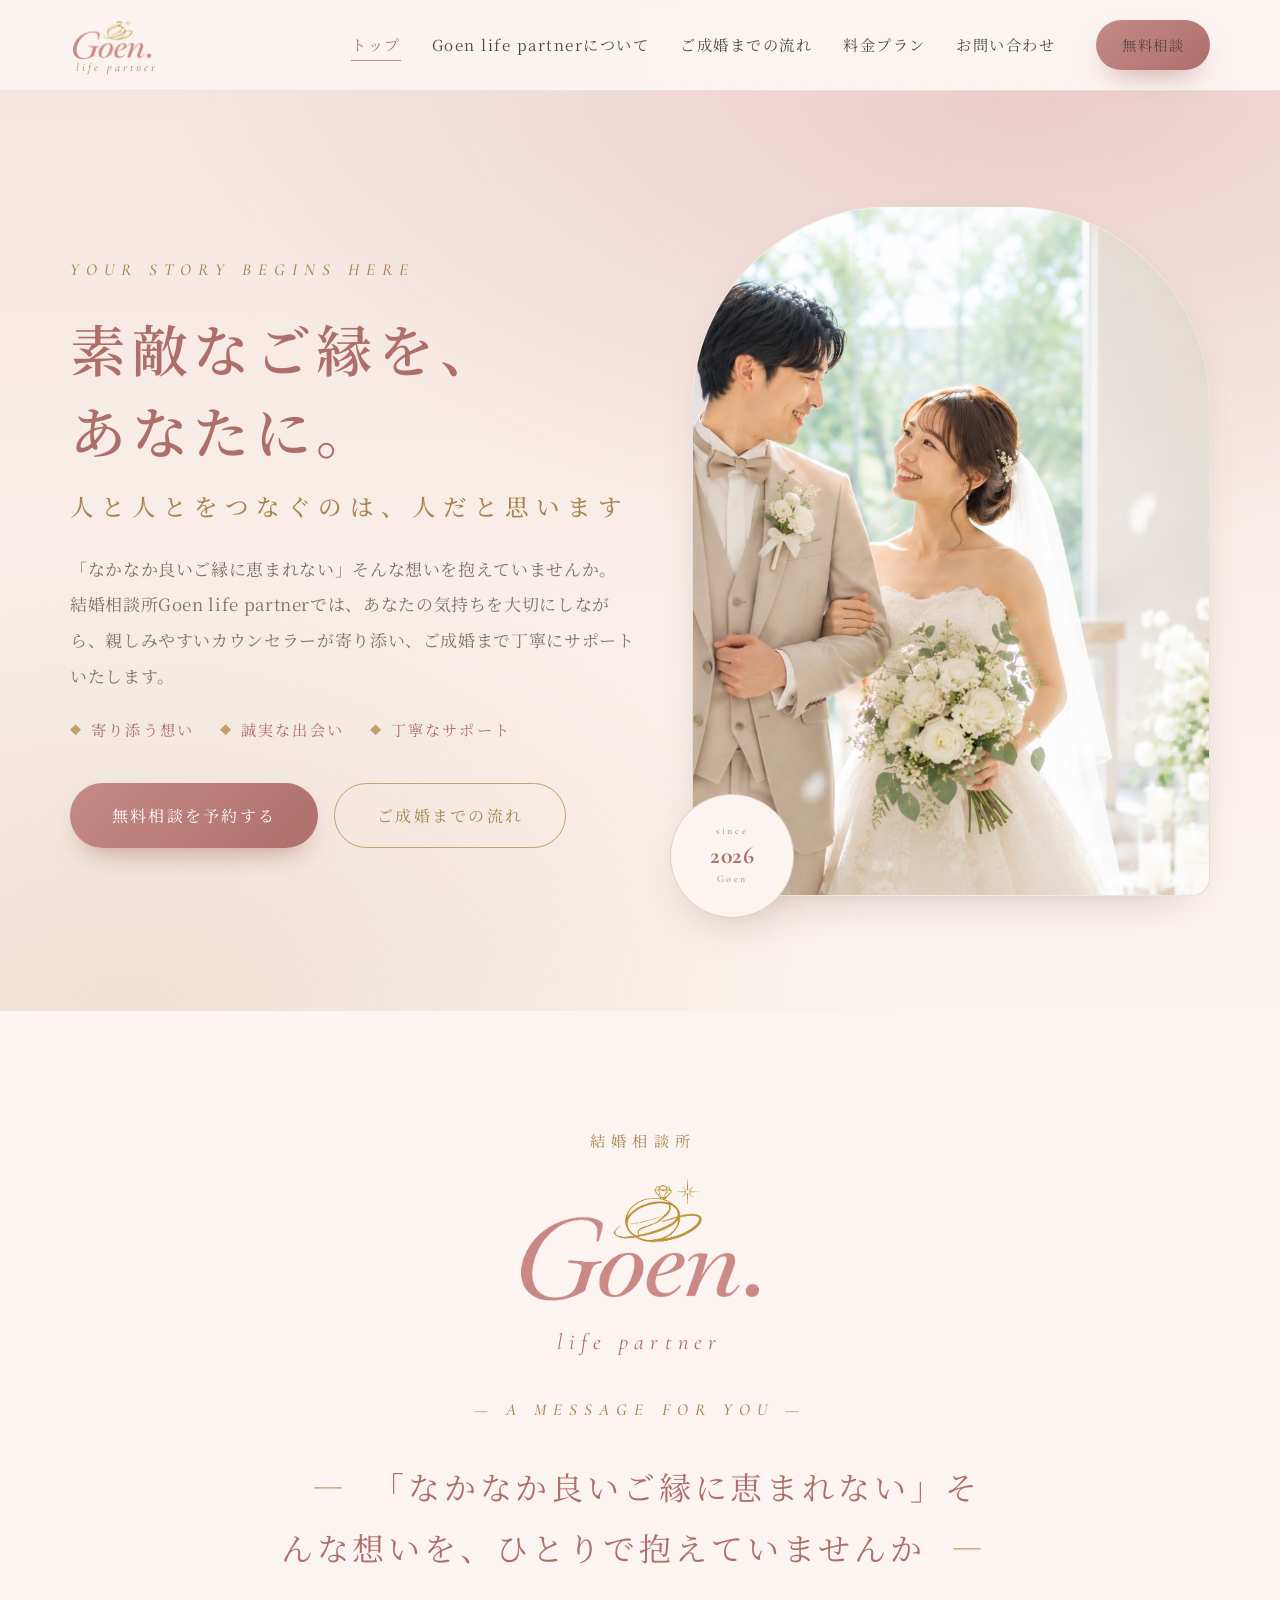
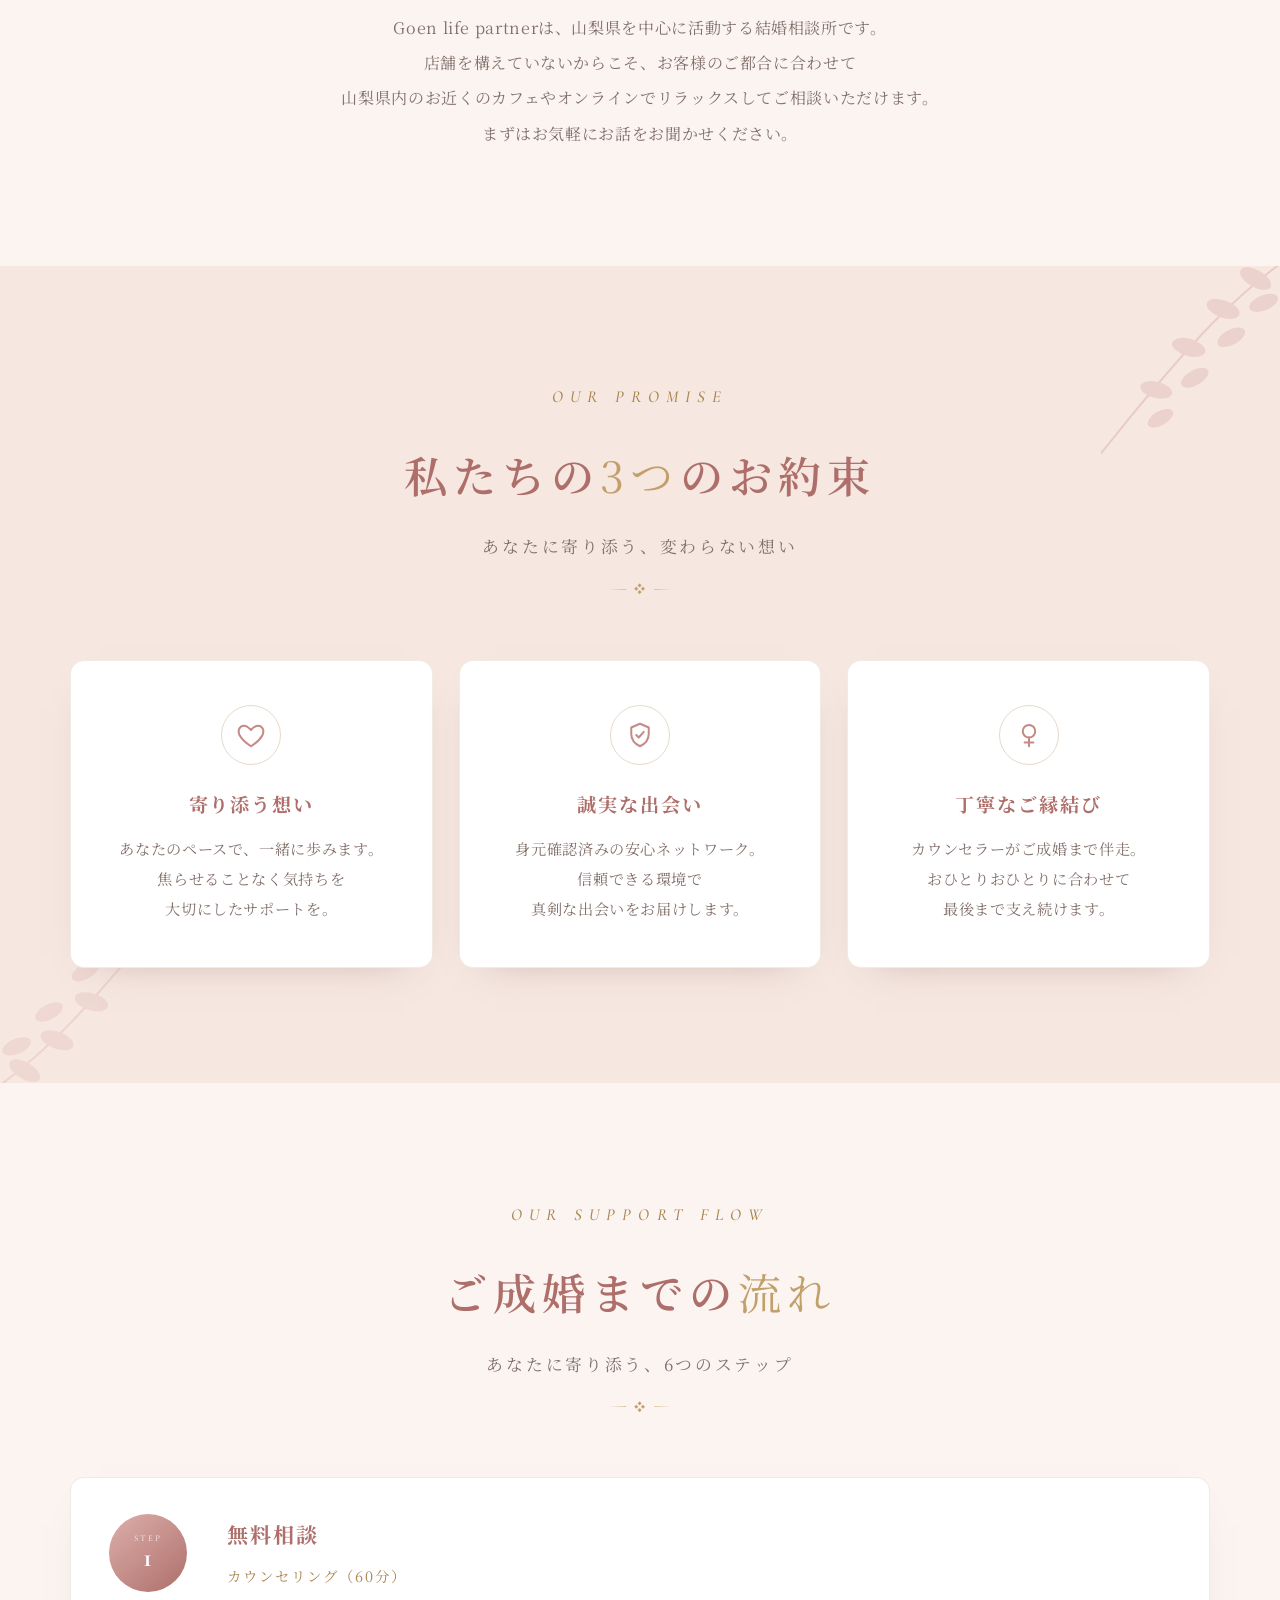
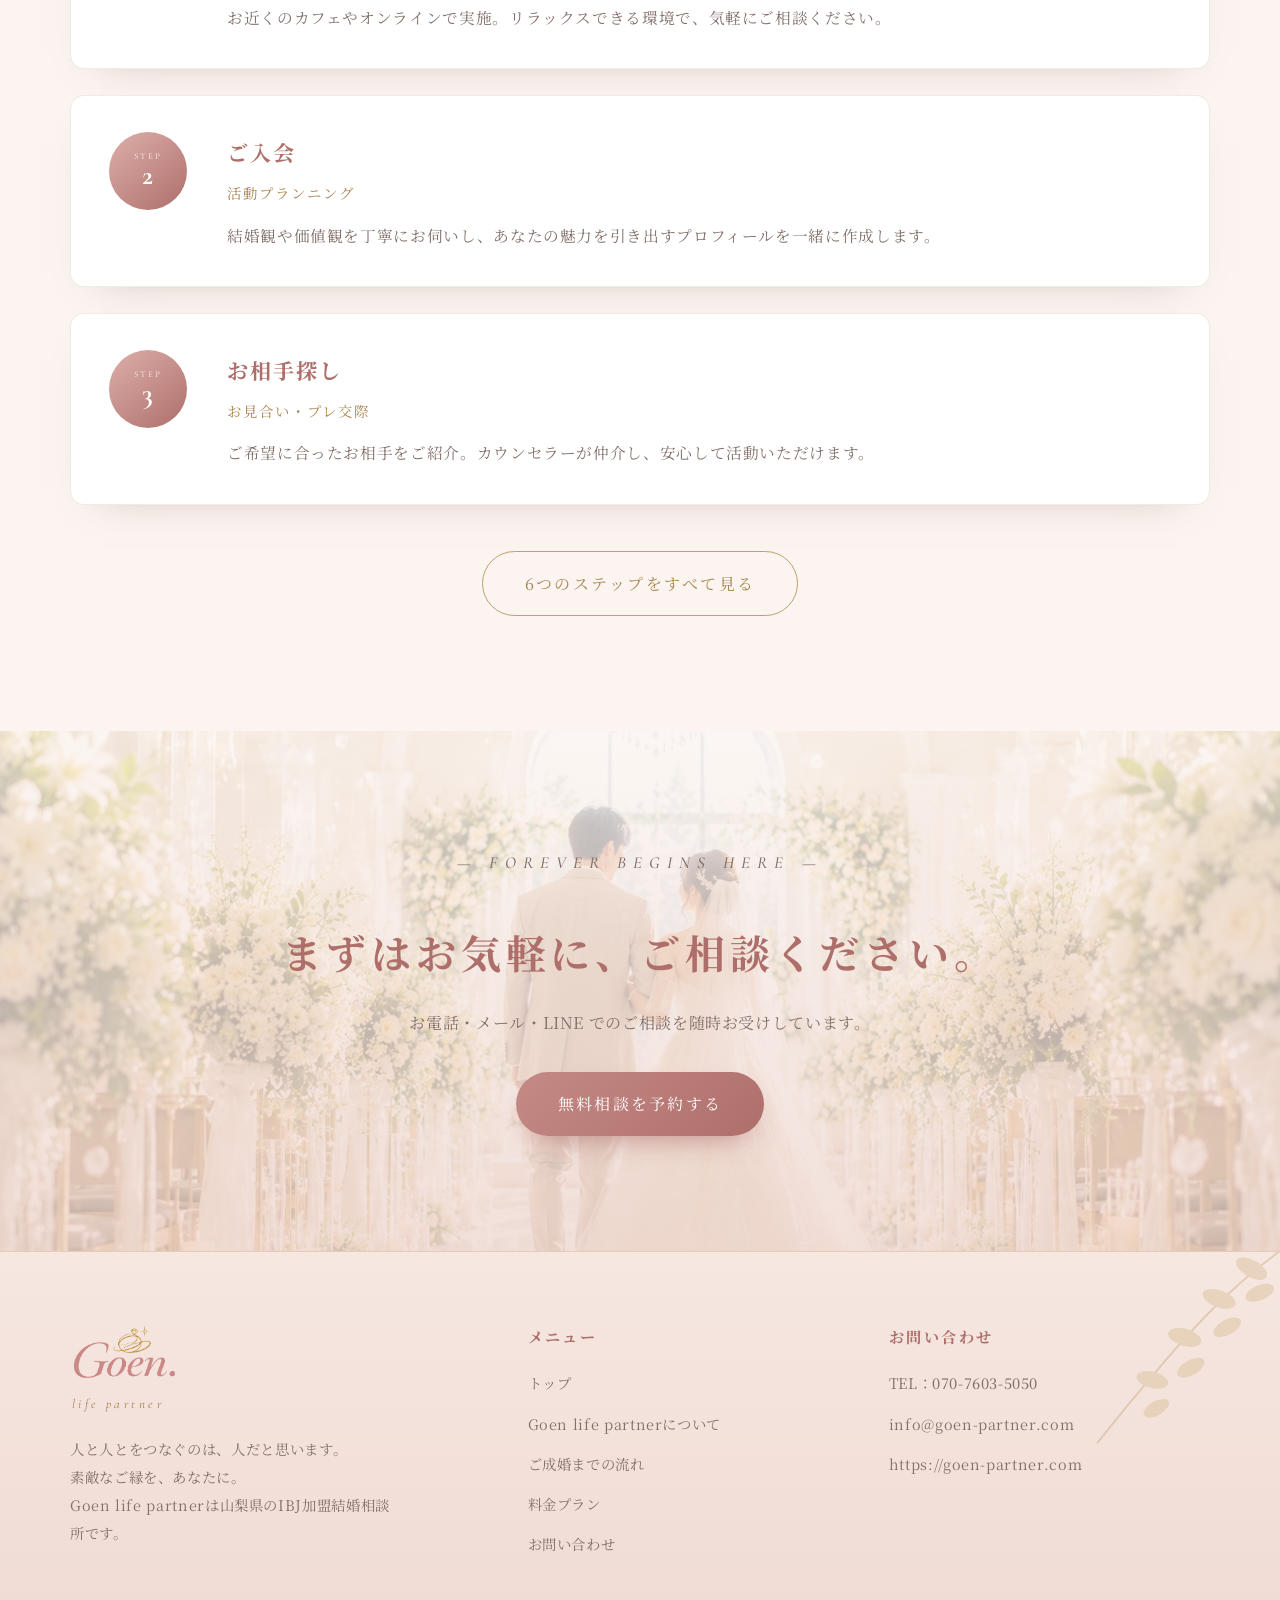
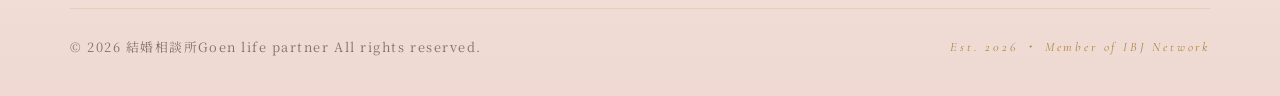
==== index.html @ c02b30f9 "contact/intro: fix mobile intro wrapping and show full https URL - Make the homepage intro line brea" ====
<!DOCTYPE html>
<html lang="ja">
<head>
<meta charset="UTF-8">
<meta name="viewport" content="width=device-width, initial-scale=1">
<title>山梨の結婚相談所 Goen life partner ｜ 素敵なご縁を、あなたに</title>
<meta name="description" content="山梨県を中心に活動する結婚相談所Goen life partner（ゴエン）。「人と人とをつなぐのは人だと思います」— 親しみやすいカウンセラーが、無料相談からご成婚まで丁寧に寄り添う、IBJ加盟の結婚相談所です。">
<link rel="preconnect" href="https://fonts.googleapis.com">
<link rel="preconnect" href="https://fonts.gstatic.com" crossorigin>
<link href="https://fonts.googleapis.com/css2?family=Cormorant+Garamond:ital,wght@0,500;0,600;1,500;1,600&family=Noto+Serif+JP:wght@400;500;600;700&display=swap" rel="stylesheet">
<link rel="stylesheet" href="assets/css/style.css?v=20260619c">
</head>
<body>

<!-- ===== Header ===== -->
<header class="header">
  <nav class="nav container" aria-label="メインナビゲーション">
    <a href="index.html" class="brand" aria-label="結婚相談所Goen life partner ホーム">
      <img class="brand__logo" src="assets/images/logo.png?v=2" alt="結婚相談所Goen life partner" onerror="this.classList.add('is-missing')">
      <span class="brand__sub">life&nbsp;partner</span>
      <span class="brand__lockup">
        <svg class="brand__mark" viewBox="0 0 48 48" fill="none" aria-hidden="true">
          <circle cx="19" cy="29" r="11" stroke="#C2A06B" stroke-width="2.2"/>
          <circle cx="30" cy="25" r="9" stroke="#C58A86" stroke-width="2.2"/>
          <path d="M30 14l2.2 3.6L36 16l-1.4 4 4 .6-3.4 2.4 2.2 3.6-3.9-1.2-.9 4-2.6-3.2-2.6 3.2-.9-4" stroke="#C2A06B" stroke-width="1.4" stroke-linejoin="round"/>
        </svg>
        <span>
          <span class="brand__name">Goen.</span>
          <span class="brand__tag">MARRIAGE AGENCY</span>
        </span>
      </span>
    </a>
    <button class="nav__toggle" aria-label="メニューを開く" aria-expanded="false" aria-controls="nav-links">
      <span></span><span></span><span></span>
    </button>
    <ul class="nav__links" id="nav-links">
      <li><a href="index.html" aria-current="page">トップ</a></li>
      <li><a href="about.html">Goen life partnerについて</a></li>
      <li><a href="flow.html">ご成婚までの流れ</a></li>
      <li><a href="price.html">料金プラン</a></li>
      <li><a href="contact.html">お問い合わせ</a></li>
      <li class="nav__cta"><a href="contact.html" class="btn btn--primary">無料相談</a></li>
    </ul>
  </nav>
</header>

<main>

<!-- ===== Hero ===== -->
<section class="hero">
  <div class="hero__inner container">
    <div class="hero__copy reveal">
      <p class="eyebrow hero__eyebrow">Your Story Begins Here</p>
      <h1 class="hero__title">
        素敵なご縁を、<br class="opt">あなたに。
        <small>人と人とをつなぐのは、人だと思います</small>
      </h1>
      <p class="hero__lead">
        「なかなか良いご縁に恵まれない」そんな想いを抱えていませんか。<br class="opt">
        結婚相談所Goen life partnerでは、あなたの気持ちを大切にしながら、親しみやすいカウンセラーが寄り添い、ご成婚まで丁寧にサポートいたします。
      </p>
      <ul class="hero__keywords">
        <li>寄り添う想い</li>
        <li>誠実な出会い</li>
        <li>丁寧なサポート</li>
      </ul>
      <div class="hero__actions">
        <a href="contact.html" class="btn btn--primary">無料相談を予約する</a>
        <a href="flow.html" class="btn btn--ghost">ご成婚までの流れ</a>
      </div>
    </div>
    <div class="hero__visual reveal">
      <div class="hero__card">
        <img src="assets/images/hero.jpg" alt="微笑み合うお二人" loading="eager"
             onerror="this.style.display='none';this.parentNode.style.background='linear-gradient(160deg,#fff,#F0DAD4)'">
      </div>
      <div class="hero__badge">
        <span>since</span>
        <b>2026</b>
        <span>Goen</span>
      </div>
    </div>
  </div>
</section>

<!-- ===== Intro ===== -->
<section class="section center">
  <div class="container reveal">
    <div class="logo-stamp" style="margin-bottom:30px;">
      <span class="logo-stamp__org">結婚相談所</span>
      <img src="assets/images/logo.png?v=2" alt="結婚相談所Goen life partner" onerror="this.classList.add('is-missing')">
      <span class="logo-stamp__sub">life&nbsp;partner</span>
      <span class="brand__lockup"><span class="brand__name">Goen.</span></span>
    </div>
    <p class="eyebrow">— A Message For You —</p>
    <p class="quote" style="margin-top:30px;">
      「なかなか良いご縁に恵まれない」そんな想いを、ひとりで抱えていませんか
    </p>
    <p class="intro-msg" style="max-width:760px;margin:32px auto 0;color:var(--ink-soft);">Goen life partnerは、山梨県を中心に活動する結婚相談所です。<br class="opt">店舗を構えていないからこそ、お客様のご都合に合わせて<br class="opt">山梨県内のお近くのカフェやオンラインでリラックスしてご相談いただけます。<br class="opt">まずはお気軽にお話をお聞かせください。</p>
  </div>
</section>

<!-- ===== 3 Promises ===== -->
<section class="section section--blush">
  <div class="container">
    <div class="heading reveal">
      <p class="eyebrow">Our Promise</p>
      <h2 class="heading__title">私たちの<span class="deco">3つ</span>のお約束</h2>
      <p class="heading__sub">あなたに寄り添う、変わらない想い</p>
      <div class="heading__rule"></div>
    </div>
    <div class="promise-grid">
      <article class="promise reveal">
        <div class="promise__icon">
          <svg viewBox="0 0 24 24" fill="none" aria-hidden="true"><path d="M12 21s-7-4.5-9.2-9C1 8 3 4.5 6.5 4.5c2 0 3.5 1.2 5.5 3.5 2-2.3 3.5-3.5 5.5-3.5C21 4.5 23 8 21.2 12 19 16.5 12 21 12 21z" stroke="currentColor" stroke-width="1.6" stroke-linejoin="round"/></svg>
        </div>
        <h3>寄り添う想い</h3>
        <p style="text-wrap:initial;">あなたのペースで、一緒に歩みます。<br>焦らせることなく気持ちを<br>大切にしたサポートを。</p>
      </article>
      <article class="promise reveal">
        <div class="promise__icon">
          <svg viewBox="0 0 24 24" fill="none" aria-hidden="true"><path d="M12 3l7 3v5c0 5-3.4 8.3-7 10-3.6-1.7-7-5-7-10V6l7-3z" stroke="currentColor" stroke-width="1.6" stroke-linejoin="round"/><path d="M9 12l2 2 4-4.5" stroke="currentColor" stroke-width="1.6" stroke-linecap="round" stroke-linejoin="round"/></svg>
        </div>
        <h3>誠実な出会い</h3>
        <p style="text-wrap:initial;">身元確認済みの安心ネットワーク。<br>信頼できる環境で<br>真剣な出会いをお届けします。</p>
      </article>
      <article class="promise reveal">
        <div class="promise__icon">
          <svg viewBox="0 0 24 24" fill="none" aria-hidden="true"><circle cx="12" cy="9" r="5" stroke="currentColor" stroke-width="1.6"/><path d="M12 14v7M8.5 18h7" stroke="currentColor" stroke-width="1.6" stroke-linecap="round"/></svg>
        </div>
        <h3>丁寧なご縁結び</h3>
        <p style="text-wrap:initial;">カウンセラーがご成婚まで伴走。<br>おひとりおひとりに合わせて<br>最後まで支え続けます。</p>
      </article>
    </div>
  </div>
</section>

<!-- ===== Flow preview ===== -->
<section class="section">
  <div class="container">
    <div class="heading reveal">
      <p class="eyebrow">Our Support Flow</p>
      <h2 class="heading__title">ご成婚までの<span class="deco">流れ</span></h2>
      <p class="heading__sub">あなたに寄り添う、6つのステップ</p>
      <div class="heading__rule"></div>
    </div>
    <div class="steps">
      <div class="step reveal">
        <div class="step__num"><span>STEP</span><b>1</b></div>
        <div class="step__body">
          <h3>無料相談</h3>
          <p class="step__label">カウンセリング（60分）</p>
          <p>お近くのカフェやオンラインで実施。リラックスできる環境で、気軽にご相談ください。</p>
        </div>
      </div>
      <div class="step reveal">
        <div class="step__num"><span>STEP</span><b>2</b></div>
        <div class="step__body">
          <h3>ご入会</h3>
          <p class="step__label">活動プランニング</p>
          <p>結婚観や価値観を丁寧にお伺いし、あなたの魅力を引き出すプロフィールを一緒に作成します。</p>
        </div>
      </div>
      <div class="step reveal">
        <div class="step__num"><span>STEP</span><b>3</b></div>
        <div class="step__body">
          <h3>お相手探し</h3>
          <p class="step__label">お見合い・プレ交際</p>
          <p>ご希望に合ったお相手をご紹介。カウンセラーが仲介し、安心して活動いただけます。</p>
        </div>
      </div>
    </div>
    <div class="center" style="margin-top:46px;">
      <a href="flow.html" class="btn btn--ghost">6つのステップをすべて見る</a>
    </div>
  </div>
</section>

<!-- ===== CTA ===== -->
<section class="section cta-band has-photo">
  <img class="cta-band__bg" src="assets/images/forever.jpg" alt="" aria-hidden="true" onerror="this.remove();this.closest('.cta-band').classList.remove('has-photo')">
  <div class="container reveal">
    <p class="eyebrow">— Forever Begins Here —</p>
    <h2 style="margin-top:20px;">まずはお気軽に、ご相談ください。</h2>
    <p>お電話・メール・LINE でのご相談を随時お受けしています。</p>
    <a href="contact.html" class="btn btn--primary">無料相談を予約する</a>
  </div>
</section>

</main>

<!-- ===== Footer ===== -->
<footer class="footer">
  <div class="container">
    <div class="footer__top">
      <div class="footer__brand">
        <img class="brand__logo" src="assets/images/logo.png?v=2" alt="結婚相談所Goen life partner" onerror="this.classList.add('is-missing')">
        <span class="brand__sub">life&nbsp;partner</span>
        <span class="brand__lockup"><span class="brand__name">Goen.</span></span>
        <p>人と人とをつなぐのは、人だと思います。<br>素敵なご縁を、あなたに。<br>Goen life partnerは山梨県のIBJ加盟結婚相談所です。</p>
      </div>
      <div>
        <h4>メニュー</h4>
        <ul>
          <li><a href="index.html">トップ</a></li>
          <li><a href="about.html">Goen life partnerについて</a></li>
          <li><a href="flow.html">ご成婚までの流れ</a></li>
          <li><a href="price.html">料金プラン</a></li>
          <li><a href="contact.html">お問い合わせ</a></li>
        </ul>
      </div>
      <div>
        <h4>お問い合わせ</h4>
        <ul>
          <li>TEL：<span class="tel">070-7603-5050</span></li>
          <li><a href="mailto:info@goen-partner.com">info@goen-partner.com</a></li>
          <li><a href="https://goen-partner.com">https://goen-partner.com</a></li>
        </ul>
      </div>
    </div>
    <div class="footer__bottom">
      <span>&copy; <span data-year>2026</span> 結婚相談所Goen life partner All rights reserved.</span>
      <span class="footer__en">Est. 2026 ・ Member of IBJ Network</span>
    </div>
  </div>
</footer>

<script src="assets/js/main.js?v=20260619c"></script>
</body>
</html>
---- assets/css/style.css ----
/* =========================================================
   Goen. 結婚相談所  —  Stylesheet
   ========================================================= */

:root {
  /* Color palette (from brochure) */
  --cream:        #FBF4F0;
  --cream-2:      #F9EEE8;
  --blush:        #F6E7E1;
  --blush-deep:   #EFD9D2;
  --rose:         #C58A86;
  --rose-dark:    #AE6F6B;
  --rose-soft:    #DDAFAA;
  --gold:         #C2A06B;
  --gold-dark:    #A8854F;
  --ink:          #574742;
  --ink-soft:     #82706A;
  --line:         rgba(168, 133, 79, 0.30);
  --line-soft:    rgba(168, 133, 79, 0.16);
  --white:        #FFFFFF;

  /* Typography */
  --serif-jp: "Noto Serif JP", "Hiragino Mincho ProN", "Yu Mincho", serif;
  --serif-en: "Cormorant Garamond", "Times New Roman", serif;

  /* Layout */
  --maxw: 1140px;
  --radius: 14px;
  --shadow: 0 18px 50px -28px rgba(120, 80, 70, 0.45);
}

/* ---------- Reset ---------- */
*, *::before, *::after { box-sizing: border-box; margin: 0; padding: 0; }
html { scroll-behavior: smooth; -webkit-text-size-adjust: 100%; }
body {
  font-family: var(--serif-jp);
  color: var(--ink);
  background-color: var(--cream);
  background-image:
    radial-gradient(circle at 16% 18%, rgba(221,175,170,.16), transparent 40%),
    radial-gradient(circle at 86% 82%, rgba(194,160,107,.12), transparent 44%),
    radial-gradient(rgba(174,111,107,.045) 1px, transparent 1.4px);
  background-size: auto, auto, 24px 24px;
  background-attachment: fixed, fixed, fixed;
  line-height: 1.95;
  font-size: 16px;
  letter-spacing: 0.04em;
  overflow-x: hidden;
}
img { max-width: 100%; display: block; }
a { color: inherit; text-decoration: none; transition: color .25s ease, opacity .25s ease; }
ul { list-style: none; }
button { font-family: inherit; cursor: pointer; border: none; background: none; }

/* ---------- Helpers ---------- */
.container { width: min(var(--maxw), 90%); margin-inline: auto; }
.section { padding: clamp(64px, 9vw, 130px) 0; position: relative; }
.section--blush { background: var(--blush); }
.section--cream2 { background: var(--cream-2); }
.center { text-align: center; }
.reveal { opacity: 0; transform: translateY(28px); transition: opacity .9s ease, transform .9s ease; }
.reveal.is-visible { opacity: 1; transform: none; }

/* English eyebrow label */
.eyebrow {
  font-family: var(--serif-en);
  font-size: clamp(.85rem, 1.6vw, 1.05rem);
  letter-spacing: .42em;
  text-transform: uppercase;
  color: var(--gold-dark);
  font-style: italic;
  font-weight: 500;
}

/* Section heading block */
.heading { text-align: center; margin-bottom: clamp(40px, 6vw, 70px); }
.heading__title {
  font-size: clamp(1.7rem, 4.6vw, 2.7rem);
  font-weight: 600;
  color: var(--rose-dark);
  letter-spacing: .14em;
  margin: 18px 0 14px;
}
.heading__title .deco { color: var(--gold); font-weight: 400; }
.heading__sub {
  color: var(--ink-soft);
  font-size: clamp(.92rem, 1.9vw, 1.05rem);
  letter-spacing: .16em;
}
.heading__rule {
  width: 64px; height: 1px; margin: 26px auto 0;
  background: linear-gradient(90deg, transparent, var(--gold), transparent);
  position: relative;
}
.heading__rule::after {
  content: "❖"; position: absolute; top: 50%; left: 50%;
  transform: translate(-50%, -50%); color: var(--gold);
  font-size: .7rem; background: var(--cream); padding: 0 8px;
}
.section--blush .heading__rule::after { background: var(--blush); }
.section--cream2 .heading__rule::after { background: var(--cream-2); }

/* Buttons */
.btn {
  display: inline-flex; align-items: center; gap: .6em;
  font-family: var(--serif-jp); font-size: 1rem; letter-spacing: .14em;
  padding: 16px 42px; border-radius: 999px;
  transition: transform .3s ease, box-shadow .3s ease, background .3s ease;
}
.btn--primary {
  background: linear-gradient(135deg, var(--rose), var(--rose-dark));
  color: var(--white);
  box-shadow: 0 14px 30px -14px rgba(174, 111, 107, .8);
}
.btn--primary:hover { transform: translateY(-3px); box-shadow: 0 20px 38px -14px rgba(174, 111, 107, .9); }
.btn--ghost {
  border: 1px solid var(--gold); color: var(--gold-dark); background: transparent;
}
.btn--ghost:hover { background: var(--gold); color: var(--white); transform: translateY(-3px); }

/* ---------- Header / Nav ---------- */
.header {
  position: sticky; top: 0; z-index: 100;
  background: rgba(251, 244, 240, 0.86);
  backdrop-filter: blur(10px);
  border-bottom: 1px solid var(--line-soft);
}
.nav {
  display: flex; align-items: center; justify-content: space-between;
  padding: 16px 0; min-height: 72px;
}
.brand { display: flex; align-items: center; gap: 4px 12px; flex-wrap: wrap; }
.brand__logo { height: 46px; width: auto; display: block; }
.brand__sub {
  flex-basis: 100%;
  font-family: var(--serif-en); font-style: italic;
  font-size: .72rem; letter-spacing: .26em; color: var(--gold-dark);
  margin-top: -4px; padding-left: 6px; line-height: 1;
}
.brand__lockup { display: none; }
.brand__logo.is-missing { display: none; }
.brand__logo.is-missing ~ .brand__sub { display: none; }
.brand__logo.is-missing ~ .brand__lockup { display: flex; align-items: center; gap: 12px; }
.footer__brand .brand__logo { height: 60px; margin-bottom: 4px; }
.footer__brand .brand__sub { font-size: .82rem; margin: 0 0 4px; padding-left: 2px; }
.logo-stamp { text-align: center; }
.logo-stamp img { height: clamp(90px, 13vw, 140px); width: auto; margin: 0 auto; display: block; }
.logo-stamp__org {
  display: block; font-family: var(--serif-jp);
  font-size: clamp(.78rem, 1.8vw, .95rem); letter-spacing: .42em;
  color: var(--gold-dark); margin-bottom: 14px; padding-left: .42em;
}
.logo-stamp__sub {
  display: block; font-family: var(--serif-en); font-style: italic;
  font-size: clamp(1.05rem, 2.6vw, 1.4rem); letter-spacing: .28em;
  color: var(--rose-dark); margin-top: 10px;
}
.logo-stamp img.is-missing ~ .logo-stamp__sub,
.logo-stamp img.is-missing ~ .logo-stamp__org { display: none; }
.logo-stamp .brand__lockup { justify-content: center; }
.logo-stamp .brand__name { font-size: clamp(2.4rem, 6vw, 3.4rem); }
/* keep nav items on one line; logo + sublabel adds height */
.nav__links a { white-space: nowrap; }
.brand__mark { width: 38px; height: 38px; flex: none; }
.brand__name {
  font-family: var(--serif-en);
  font-size: 1.7rem; font-weight: 700; color: var(--rose-dark);
  letter-spacing: .02em; line-height: 1;
}
.brand__tag {
  display: block; font-family: var(--serif-jp);
  font-size: .58rem; letter-spacing: .42em; color: var(--gold-dark);
  margin-top: 3px;
}
.nav__links { display: flex; align-items: center; gap: clamp(18px, 2.4vw, 36px); }
.nav__links a {
  font-size: .95rem; letter-spacing: .1em; color: var(--ink); position: relative; padding: 6px 0;
}
.nav__links a::after {
  content: ""; position: absolute; left: 0; bottom: 0; width: 0; height: 1px;
  background: var(--rose); transition: width .3s ease;
}
.nav__links a:hover, .nav__links a[aria-current="page"] { color: var(--rose-dark); }
.nav__links a:hover::after, .nav__links a[aria-current="page"]::after { width: 100%; }
.nav__cta { margin-left: 10px; }
.nav__cta .btn { padding: 11px 26px; font-size: .9rem; }
.nav__toggle { display: none; width: 40px; height: 40px; flex-direction: column; gap: 6px; justify-content: center; align-items: center; }
.nav__toggle span { width: 24px; height: 2px; background: var(--rose-dark); transition: .3s ease; }
.nav__toggle.is-open span:nth-child(1) { transform: translateY(8px) rotate(45deg); }
.nav__toggle.is-open span:nth-child(2) { opacity: 0; }
.nav__toggle.is-open span:nth-child(3) { transform: translateY(-8px) rotate(-45deg); }

/* ---------- Hero ---------- */
.hero {
  position: relative; overflow: hidden;
  background:
    radial-gradient(120% 90% at 80% 0%, rgba(221,175,170,.45), transparent 55%),
    radial-gradient(110% 90% at 10% 100%, rgba(194,160,107,.22), transparent 55%),
    linear-gradient(180deg, var(--blush) 0%, var(--cream) 100%);
}
.hero__inner {
  display: grid; grid-template-columns: 1.05fr .95fr; gap: 50px; align-items: center;
  padding: clamp(60px, 9vw, 120px) 0;
}
.hero__eyebrow { margin-bottom: 22px; }
.hero__title {
  font-size: clamp(2rem, 5.4vw, 3.5rem); font-weight: 600; color: var(--rose-dark);
  line-height: 1.45; letter-spacing: .1em; margin-bottom: 28px;
}
.hero__title small { display: block; font-size: .42em; color: var(--gold-dark); letter-spacing: .3em; margin-top: 18px; font-weight: 500; }
.hero__lead { color: var(--ink-soft); font-size: 1.06rem; line-height: 2.1; margin-bottom: 22px; }
.hero__keywords {
  display: flex; flex-wrap: wrap; gap: 14px 26px; margin-bottom: 38px;
  font-size: .95rem; color: var(--rose-dark); letter-spacing: .14em;
}
.hero__keywords li { display: flex; align-items: center; gap: 8px; }
.hero__keywords li::before { content: "◆"; color: var(--gold); font-size: .7rem; }
.hero__actions { display: flex; flex-wrap: wrap; gap: 16px; }
.hero__visual { position: relative; }
.hero__card {
  border-radius: 200px 200px 18px 18px;
  overflow: hidden; box-shadow: var(--shadow);
  border: 1px solid var(--line-soft);
  background: linear-gradient(160deg, #fff, var(--blush));
  aspect-ratio: 3/4;
}
.hero__card img { width: 100%; height: 100%; object-fit: cover; }
.hero__badge {
  position: absolute; bottom: -22px; left: -22px;
  width: 124px; height: 124px; border-radius: 50%;
  background: var(--cream); border: 1px solid var(--line);
  display: grid; place-content: center; text-align: center;
  font-family: var(--serif-en); color: var(--gold-dark);
  box-shadow: var(--shadow); line-height: 1.4;
}
.hero__badge b { display: block; font-size: 1.5rem; color: var(--rose-dark); font-weight: 700; }
.hero__badge span { font-size: .62rem; letter-spacing: .26em; }

/* ---------- Decorative botanical ---------- */
.botanical {
  position: absolute; width: 130px; opacity: .5; pointer-events: none; color: var(--rose-soft);
}
.botanical--tl { top: 22px; left: 18px; transform: scaleX(-1); }
.botanical--br { bottom: 22px; right: 18px; }

/* ---------- Promise cards ---------- */
.promise-grid {
  display: grid; grid-template-columns: repeat(3, 1fr); gap: 26px;
}
.promise {
  background: var(--white); border: 1px solid var(--line-soft);
  border-radius: var(--radius); padding: 44px 30px; text-align: center;
  box-shadow: 0 16px 40px -30px rgba(120,80,70,.5);
  transition: transform .35s ease, box-shadow .35s ease;
}
.promise:hover { transform: translateY(-8px); box-shadow: var(--shadow); }
.promise__icon {
  width: 60px; height: 60px; margin: 0 auto 20px; color: var(--rose);
  border: 1px solid var(--line); border-radius: 50%; display: grid; place-content: center;
}
.promise__icon svg { width: 30px; height: 30px; }
.promise h3 { font-size: 1.2rem; color: var(--rose-dark); letter-spacing: .1em; margin-bottom: 12px; }
.promise p { font-size: .95rem; color: var(--ink-soft); }

/* ---------- Flow / Steps ---------- */
.steps { display: grid; gap: 26px; }
.step {
  display: grid; grid-template-columns: 90px 1fr; gap: 28px; align-items: start;
  background: var(--white); border: 1px solid var(--line-soft);
  border-radius: var(--radius); padding: 36px 38px;
  box-shadow: 0 16px 40px -32px rgba(120,80,70,.5);
  position: relative;
}
.step__num {
  width: 78px; height: 78px; border-radius: 50%;
  display: grid; place-content: center; text-align: center; color: var(--white);
  background: linear-gradient(140deg, var(--rose-soft), var(--rose-dark));
  font-family: var(--serif-en); line-height: 1;
}
.step:nth-child(6) .step__num { background: linear-gradient(140deg, var(--gold), var(--gold-dark)); }
.step__num span { display: block; font-size: .56rem; letter-spacing: .24em; opacity: .9; }
.step__num b { font-size: 1.7rem; font-weight: 700; }
.step__body h3 {
  font-size: 1.32rem; color: var(--rose-dark); letter-spacing: .1em; margin-bottom: 6px;
}
.step__body .step__label { font-size: .9rem; color: var(--gold-dark); letter-spacing: .14em; margin-bottom: 12px; }
.step__body p { font-size: .98rem; color: var(--ink-soft); }
.step__phase {
  grid-column: 1 / -1; text-align: center; margin: 18px 0 4px;
  font-family: var(--serif-en); color: var(--gold-dark); font-style: italic;
  letter-spacing: .3em; font-size: 1rem;
}

/* ---------- Pricing ---------- */
.price-wrap { display: grid; grid-template-columns: 1.15fr .85fr; gap: 40px; align-items: start; }
.price-card {
  background: var(--white); border: 1px solid var(--line-soft);
  border-radius: var(--radius); padding: clamp(34px, 5vw, 56px);
  box-shadow: var(--shadow);
}
.price-card h3 {
  font-family: var(--serif-en); font-size: 1.4rem; color: var(--gold-dark);
  letter-spacing: .26em; text-align: center; margin-bottom: 6px; font-style: italic;
}
.price-card .price-card__jp { text-align: center; color: var(--rose-dark); font-size: 1.5rem; letter-spacing: .16em; margin-bottom: 34px; }
.price-list li {
  display: flex; align-items: baseline; justify-content: space-between; gap: 16px;
  padding: 22px 4px; border-bottom: 1px dashed var(--line);
}
.price-list li:last-child { border-bottom: none; }
.price-list .label { display: flex; align-items: center; gap: 12px; font-size: 1.05rem; letter-spacing: .08em; }
.price-list .label::before { content: "◆"; color: var(--gold); font-size: .7rem; }
.price-list .amount { font-family: var(--serif-en); font-size: 1.55rem; color: var(--rose-dark); white-space: nowrap; }
.price-list .amount small { font-family: var(--serif-jp); font-size: .85rem; color: var(--ink-soft); margin-left: 4px; }
.price-note {
  margin-top: 30px; text-align: center; font-size: .92rem; color: var(--ink-soft);
  background: var(--blush); border-radius: 12px; padding: 22px;
}
.price-aside { display: grid; gap: 22px; }
.aside-box {
  background: var(--white); border: 1px solid var(--line-soft);
  border-radius: var(--radius); padding: 32px;
}
.aside-box h4 { color: var(--rose-dark); letter-spacing: .12em; margin-bottom: 14px; display: flex; gap: 10px; align-items: center; }
.aside-box h4 svg { width: 22px; height: 22px; color: var(--rose); }
.aside-box p, .aside-box li { font-size: .92rem; color: var(--ink-soft); }
.aside-box ul { display: grid; gap: 12px; }
.aside-box ul li { display: flex; gap: 12px; align-items: center; }
.aside-box ul svg { width: 18px; height: 18px; color: var(--gold); flex: none; }

/* ---------- About ---------- */
.about-grid { display: grid; grid-template-columns: 1fr 1fr; gap: 56px; align-items: center; }
.about-grid--rev { direction: rtl; }
.about-grid--rev > * { direction: ltr; }
.about-text h3 { font-size: clamp(1.4rem, 3vw, 1.9rem); color: var(--rose-dark); letter-spacing: .1em; margin-bottom: 20px; line-height: 1.6; }
.about-text p { color: var(--ink-soft); margin-bottom: 16px; }
.about-figure {
  border-radius: 18px; overflow: hidden; box-shadow: var(--shadow);
  border: 1px solid var(--line-soft); aspect-ratio: 4/3;
  background: linear-gradient(150deg, #fff, var(--blush));
}
.about-figure img { width: 100%; height: 100%; object-fit: cover; }
.quote {
  text-align: center; max-width: 760px; margin-inline: auto;
  font-size: clamp(1.3rem, 3.4vw, 2rem); color: var(--rose-dark);
  letter-spacing: .12em; line-height: 1.9;
}
.quote::before, .quote::after { content: "—"; color: var(--gold); margin: 0 .4em; }

/* IBJ block */
.ibj {
  background: var(--white); border: 1px solid var(--line); border-radius: var(--radius);
  padding: clamp(36px, 5vw, 60px); text-align: center; box-shadow: var(--shadow);
}
.ibj__tag {
  display: inline-block; background: var(--rose-dark); color: #fff;
  font-size: .8rem; letter-spacing: .2em; padding: 6px 22px; border-radius: 999px; margin-bottom: 20px;
}
.ibj h3 { font-size: clamp(1.4rem, 3.6vw, 2rem); color: var(--rose-dark); letter-spacing: .14em; margin-bottom: 6px; }
.ibj .ibj__en { font-family: var(--serif-en); font-style: italic; color: var(--gold-dark); letter-spacing: .24em; margin-bottom: 18px; }
.ibj p { color: var(--ink-soft); max-width: 720px; margin: 0 auto 24px; }
.ibj__network {
  display: flex; align-items: center; justify-content: center; gap: clamp(14px, 4vw, 50px); flex-wrap: wrap;
  margin-top: 18px;
}
.ibj__node {
  border: 1px solid var(--line); border-radius: 999px; padding: 12px 30px;
  letter-spacing: .14em; color: var(--rose-dark); font-size: .95rem;
}
.ibj__node--b { color: #5b6ea8; border-color: rgba(91,110,168,.4); }
.ibj__link { font-size: .85rem; color: var(--gold-dark); letter-spacing: .14em; }

/* ---------- CTA band ---------- */
.cta-band {
  text-align: center;
  background:
    radial-gradient(100% 120% at 50% 0%, rgba(221,175,170,.5), transparent 60%),
    linear-gradient(180deg, var(--blush-deep), var(--blush));
}
.cta-band h2 { font-size: clamp(1.6rem, 4.4vw, 2.5rem); color: var(--rose-dark); letter-spacing: .12em; margin-bottom: 16px; }
.cta-band p { color: var(--ink-soft); margin-bottom: 34px; }

/* ---------- Contact ---------- */
.contact-grid { display: grid; grid-template-columns: .9fr 1.1fr; gap: 50px; align-items: start; }
.contact-info { display: grid; gap: 26px; }
.contact-info .info-card {
  background: var(--white); border: 1px solid var(--line-soft);
  border-radius: var(--radius); padding: 30px 32px; box-shadow: 0 16px 40px -32px rgba(120,80,70,.5);
}
.contact-info h3 { color: var(--rose-dark); letter-spacing: .12em; margin-bottom: 18px; font-size: 1.15rem; }
.contact-line { display: flex; align-items: center; gap: 14px; padding: 10px 0; }
.contact-line svg { width: 22px; height: 22px; color: var(--rose); flex: none; }
.contact-line span small { display: block; font-size: .72rem; color: var(--ink-soft); letter-spacing: .18em; }
.contact-line span b { font-family: var(--serif-en); font-size: 1.15rem; color: var(--ink); font-weight: 600; letter-spacing: .04em; }
.social-row { display: flex; gap: 14px; margin-top: 8px; }
.social-row a {
  flex: 1; text-align: center; border: 1px solid var(--line); border-radius: 10px;
  padding: 14px; font-size: .85rem; letter-spacing: .16em; color: var(--gold-dark);
}
.social-row a:hover { background: var(--blush); }
.qr-row {
  display: grid; grid-template-columns: 1fr 1fr; gap: 12px;
  max-width: 320px; margin: 18px auto 0;
}
.qr {
  background: var(--white); border: 1px solid var(--line-soft);
  border-radius: 10px; padding: 10px; text-align: center;
  box-shadow: 0 8px 22px -20px rgba(120,80,70,.5);
}
.qr img {
  width: 100%; height: auto; aspect-ratio: 1; object-fit: contain;
  border-radius: 4px; display: block; margin: 0 auto 6px;
  background: #fff;
}
.qr figcaption {
  font-size: .75rem; letter-spacing: .12em; color: var(--rose-dark);
  line-height: 1.4;
}
.qr-note {
  font-size: .76rem; color: var(--ink-soft); text-align: center;
  margin-top: 12px; letter-spacing: .04em;
}
@media (max-width: 380px) {
  .qr-row { max-width: 220px; }
}

/* Readable phone / contact-number style — 明朝体 */
.contact-line span b,
.tel {
  font-family: "Noto Serif JP", "Hiragino Mincho ProN", "Yu Mincho", "YuMincho", "MS Mincho", serif;
  font-style: normal; font-weight: 500;
  letter-spacing: .04em;
  font-variant-numeric: tabular-nums;
}
.contact-line span b { font-size: 1.18rem; color: var(--ink); }

.form {
  background: var(--white); border: 1px solid var(--line-soft);
  border-radius: var(--radius); padding: clamp(30px, 5vw, 50px); box-shadow: var(--shadow);
}
.form__row { display: grid; gap: 8px; margin-bottom: 22px; }
.form__row.is-2 { grid-template-columns: 1fr 1fr; gap: 22px; }
.form label { font-size: .92rem; letter-spacing: .1em; color: var(--ink); }
.form label .req { color: var(--rose-dark); font-size: .78rem; margin-left: 8px; }
.form input, .form select, .form textarea {
  font-family: var(--serif-jp); font-size: 1rem; color: var(--ink);
  background: var(--cream); border: 1px solid var(--line-soft);
  border-radius: 10px; padding: 14px 16px; width: 100%;
  transition: border-color .25s ease, box-shadow .25s ease;
}
.form input:focus, .form select:focus, .form textarea:focus {
  outline: none; border-color: var(--rose); box-shadow: 0 0 0 3px rgba(197,138,134,.18);
}
.form textarea { resize: vertical; min-height: 140px; }
.form .error-msg { color: #b5564f; font-size: .82rem; min-height: 1.1em; letter-spacing: .04em; }
.form__consent { display: flex; gap: 12px; align-items: flex-start; font-size: .88rem; color: var(--ink-soft); margin-bottom: 26px; }
.form__consent input { width: auto; margin-top: 6px; }
.form__submit { width: 100%; justify-content: center; }
.form__note { font-size: .82rem; color: var(--ink-soft); text-align: center; margin-top: 16px; }
.form-status {
  display: none; border-radius: 10px; padding: 16px 20px; margin-bottom: 22px;
  font-size: .92rem; letter-spacing: .04em;
}
.form-status.ok { display: block; background: #eef6ee; color: #3f7245; border: 1px solid #cfe3cf; }
.form-status.ng { display: block; background: #fbeeed; color: #b5564f; border: 1px solid #f0d4d1; }
.form-status--rich { display: flex; gap: 16px; align-items: flex-start; padding: 22px 24px; line-height: 1.85; }
.form-status__icon { flex: 0 0 28px; width: 28px; height: 28px; color: #5a8a63; margin-top: 4px; }
.form-status__icon svg { width: 100%; height: 100%; }
.form-status__body { flex: 1; min-width: 0; }
.form-status__body p {
  margin: 0 0 8px; font-size: .92rem;
  text-wrap: pretty; line-break: strict; word-break: normal; overflow-wrap: normal;
}
.form-status__body p:last-child { margin-bottom: 0; }
.form-status__title { font-size: 1.05rem !important; font-weight: 600; letter-spacing: .06em; margin-bottom: 10px !important; }
.form-status__sub { font-size: .82rem !important; color: #5e7a64; padding-top: 12px; border-top: 1px solid #d6e6d7; margin-top: 12px !important; line-height: 1.8; }
.form-status__sub a { color: inherit; text-decoration: underline; }
.form-status__nowrap { white-space: nowrap; }
@media (max-width: 480px) {
  .form-status--rich { flex-direction: column; gap: 10px; padding: 20px 18px; }
  .form-status__icon { margin-top: 0; }
  .form-status__title { font-size: 1rem !important; margin-bottom: 6px !important; }
  .form-status__body p { font-size: .9rem; }
  .form-status__sub { font-size: .78rem !important; }
}

/* ---------- CTA band with photo ---------- */
.cta-band.has-photo { position: relative; overflow: hidden; }
.cta-band .cta-band__bg {
  position: absolute; inset: 0; width: 100%; height: 100%;
  object-fit: cover; z-index: 0;
}
.cta-band.has-photo::before {
  content: ""; position: absolute; inset: 0; z-index: 1;
  background: linear-gradient(180deg, rgba(251,244,240,.74), rgba(239,217,210,.80));
}
.cta-band .container { position: relative; z-index: 2; }

/* ---------- Banner figure ---------- */
.banner-figure {
  max-width: 820px; margin: 0 auto clamp(40px, 6vw, 66px);
  border-radius: 18px; overflow: hidden; box-shadow: var(--shadow);
  border: 1px solid var(--line-soft); aspect-ratio: 16 / 7;
  background: linear-gradient(150deg, #fff, var(--blush));
}
.banner-figure img { width: 100%; height: 100%; object-fit: cover; }

/* ---------- Page hero (sub pages) ---------- */
.page-hero {
  text-align: center; padding: clamp(60px, 8vw, 110px) 0;
  background:
    radial-gradient(90% 120% at 50% 0%, rgba(221,175,170,.4), transparent 60%),
    linear-gradient(180deg, var(--blush), var(--cream));
  position: relative; overflow: hidden;
}
.page-hero h1 { font-size: clamp(1.9rem, 5vw, 3rem); color: var(--rose-dark); letter-spacing: .16em; margin: 16px 0 12px; }
.page-hero p { color: var(--ink-soft); letter-spacing: .14em; }
.crumbs { font-size: .82rem; color: var(--ink-soft); letter-spacing: .14em; margin-top: 22px; }
.crumbs a:hover { color: var(--rose-dark); }
.crumbs span { color: var(--rose-dark); }

/* ---------- Footer ---------- */
.footer {
  background: linear-gradient(180deg, var(--blush) 0%, var(--blush-deep) 100%);
  border-top: 1px solid var(--line-soft); padding: 70px 0 36px;
}
.footer__top { display: grid; grid-template-columns: 1.3fr 1fr 1fr; gap: 40px; margin-bottom: 50px; }
.footer__brand .brand__name { font-size: 1.9rem; }
.footer__brand p { color: var(--ink-soft); font-size: .9rem; margin-top: 18px; max-width: 320px; }
.footer h4 { color: var(--rose-dark); letter-spacing: .16em; font-size: .95rem; margin-bottom: 18px; }
.footer ul { display: grid; gap: 12px; }
.footer ul a, .footer ul li { font-size: .9rem; color: var(--ink-soft); }
.footer ul a:hover { color: var(--rose-dark); }
.footer__bottom {
  border-top: 1px solid var(--line-soft); padding-top: 26px;
  display: flex; justify-content: space-between; flex-wrap: wrap; gap: 12px;
  font-size: .8rem; color: var(--ink-soft); letter-spacing: .12em;
}
.footer__bottom .footer__en { font-family: var(--serif-en); font-style: italic; color: var(--gold-dark); letter-spacing: .22em; }

/* ---------- Responsive ---------- */
@media (max-width: 920px) {
  .hero__inner, .price-wrap, .about-grid, .contact-grid { grid-template-columns: 1fr; }
  .about-grid--rev { direction: ltr; }
  .hero__visual { order: -1; max-width: 420px; margin-inline: auto; }
  .promise-grid { grid-template-columns: 1fr; max-width: 460px; margin-inline: auto; }
  .footer__top { grid-template-columns: 1fr 1fr; }
}
@media (max-width: 900px) {
  .nav__toggle { display: flex; }
  .nav__links {
    position: fixed; inset: 72px 0 auto 0; flex-direction: column; gap: 0;
    background: var(--cream); border-bottom: 1px solid var(--line);
    padding: 10px 0; transform: translateY(-130%); transition: transform .4s ease; z-index: 90;
  }
  .nav__links.is-open { transform: translateY(0); }
  .nav__links a { width: 100%; text-align: center; padding: 16px 0; }
  .nav__links a::after { display: none; }
  .nav__cta { margin: 12px 0; }
  .step { grid-template-columns: 1fr; gap: 16px; text-align: center; padding: 32px 24px; }
  .step__num { margin: 0 auto; }
  .form__row.is-2 { grid-template-columns: 1fr; }
  .footer__top { grid-template-columns: 1fr; }
  .footer__bottom { justify-content: center; text-align: center; }
}

/* ===========================================================
   Decorative botanical corners
   =========================================================== */
.page-hero, .footer, .section--blush, .section--cream2 { position: relative; }
.page-hero, .footer, .section--blush, .section--cream2 { overflow: hidden; }

.page-hero::before, .page-hero::after,
.section--blush::before, .section--blush::after,
.section--cream2::before,
.footer::after {
  content: ""; position: absolute; pointer-events: none; z-index: 0;
  width: clamp(140px, 19vw, 250px); aspect-ratio: 1;
  background-repeat: no-repeat; background-position: center; background-size: contain;
  opacity: .42;
}
/* rose sprig */
.page-hero::before, .page-hero::after,
.section--blush::before, .section--blush::after {
  background-image: url("data:image/svg+xml,%3Csvg xmlns='http://www.w3.org/2000/svg' viewBox='0 0 240 240'%3E%3Cpath d='M22 22 C70 56 112 96 206 214' fill='none' stroke='%23D9A7A2' stroke-width='2' stroke-linecap='round'/%3E%3Cg fill='%23E0B7B2'%3E%3Cellipse cx='54' cy='42' rx='17' ry='8.5' transform='rotate(-30 54 42)'/%3E%3Cellipse cx='46' cy='66' rx='15' ry='7.5' transform='rotate(22 46 66)'/%3E%3Cellipse cx='86' cy='72' rx='17' ry='8.5' transform='rotate(-20 86 72)'/%3E%3Cellipse cx='78' cy='100' rx='15' ry='7.5' transform='rotate(28 78 100)'/%3E%3Cellipse cx='120' cy='110' rx='17' ry='8.5' transform='rotate(-16 120 110)'/%3E%3Cellipse cx='114' cy='140' rx='15' ry='7.5' transform='rotate(30 114 140)'/%3E%3Cellipse cx='152' cy='152' rx='16' ry='8' transform='rotate(-14 152 152)'/%3E%3Cellipse cx='148' cy='180' rx='14' ry='7' transform='rotate(30 148 180)'/%3E%3C/g%3E%3C/svg%3E");
}
/* gold sprig */
.section--cream2::before, .footer::after {
  background-image: url("data:image/svg+xml,%3Csvg xmlns='http://www.w3.org/2000/svg' viewBox='0 0 240 240'%3E%3Cpath d='M22 22 C70 56 112 96 206 214' fill='none' stroke='%23C2A06B' stroke-width='2' stroke-linecap='round'/%3E%3Cg fill='%23D2B583'%3E%3Cellipse cx='54' cy='42' rx='17' ry='8.5' transform='rotate(-30 54 42)'/%3E%3Cellipse cx='46' cy='66' rx='15' ry='7.5' transform='rotate(22 46 66)'/%3E%3Cellipse cx='86' cy='72' rx='17' ry='8.5' transform='rotate(-20 86 72)'/%3E%3Cellipse cx='78' cy='100' rx='15' ry='7.5' transform='rotate(28 78 100)'/%3E%3Cellipse cx='120' cy='110' rx='17' ry='8.5' transform='rotate(-16 120 110)'/%3E%3Cellipse cx='114' cy='140' rx='15' ry='7.5' transform='rotate(30 114 140)'/%3E%3Cellipse cx='152' cy='152' rx='16' ry='8' transform='rotate(-14 152 152)'/%3E%3Cellipse cx='148' cy='180' rx='14' ry='7' transform='rotate(30 148 180)'/%3E%3C/g%3E%3C/svg%3E");
}
.page-hero::before  { top: -34px; left: -34px; }
.page-hero::after   { bottom: -34px; right: -34px; transform: rotate(180deg); }
.section--blush::before { top: -30px; right: -30px; transform: scaleX(-1); }
.section--blush::after  { bottom: -30px; left: -30px; transform: rotate(180deg) scaleX(-1); opacity: .3; }
.section--cream2::before { bottom: -30px; left: -30px; transform: rotate(180deg) scaleX(-1); }
.footer::after { top: -26px; right: -26px; transform: scaleX(-1); opacity: .36; }

/* keep content above decorations */
.section > .container,
.page-hero > .container,
.footer > .container { position: relative; z-index: 1; }

/* ===========================================================
   Japanese typography polish (clean wrapping & breaks)
   =========================================================== */
h1, h2, h3,
.hero__title, .heading__title, .page-hero h1,
.cta-band h2, .quote, .ibj h3 {
  text-wrap: balance;
  line-break: strict;
  word-break: normal;
  overflow-wrap: normal;
}
p, li, .hero__lead, .about-text p, .step__body p,
.ibj p, .price-note, .heading__sub {
  text-wrap: pretty;
  line-break: strict;
  word-break: normal;
  overflow-wrap: normal;
}
/* short centered blocks: balance lines so no lonely last word */
.section.center > .container > p,
.quote, .hero__lead,
.promise p, .step__body p, .aside-box p, .ibj p {
  text-wrap: balance;
}
/* intro message: honor the manual line breaks exactly */
.intro-msg { text-wrap: initial; line-height: 2.2; }

/* optional line breaks: shown on wide screens, collapsed when cramped */
br.opt { display: inline; }
@media (max-width: 600px) {
  br.opt { display: none; }
}

/* ===========================================================
   Mobile (iPhone) typography refinements
   =========================================================== */
@media (max-width: 600px) {
  body { letter-spacing: .015em; line-height: 1.9; }

  /* wide English tracking looks broken when wrapped on narrow screens */
  .eyebrow { letter-spacing: .22em; font-size: .82rem; line-height: 1.7; }
  .hero__eyebrow, .heading .eyebrow, .page-hero .eyebrow,
  .cta-band .eyebrow { white-space: normal; }

  /* headings: tighter tracking, balanced multi-line */
  .hero__title { letter-spacing: .04em; line-height: 1.5; }
  .hero__title small { letter-spacing: .14em; line-height: 1.7; margin-top: 14px; }
  .heading__title, .page-hero h1, .cta-band h2, .quote, .ibj h3 {
    letter-spacing: .06em; line-height: 1.6;
  }
  .heading__sub { letter-spacing: .08em; }

  /* long Japanese body copy: justify for clean both-edge alignment */
  .hero__lead,
  .section.center > .container > p,
  .about-text p, .step__body p, .ibj p,
  .price-note, .form__note {
    text-align: justify;
    text-justify: inter-character;
  }

  /* intro message: hard breaks collapse on mobile, so wrap naturally */
  .intro-msg { text-wrap: pretty; line-height: 1.95; text-align: center; }

  /* keep short / centered display text centered */
  .quote, .heading__sub, .hero__keywords,
  .cta-band p, .crumbs { text-align: center; }

  /* step cards already center on mobile — keep body readable */
  .step__body { text-align: left; }
  .step__body h3, .step__body .step__label { text-align: center; }

  /* breathing room so text isn't cramped to the edges */
  .container { width: 90%; }
  .step { padding: 30px 22px; }
  .promise { padding: 38px 26px; }
}

@media (max-width: 380px) {
  .hero__title { font-size: 1.8rem; }
  .heading__title { font-size: 1.55rem; }
  .eyebrow { letter-spacing: .16em; }
}
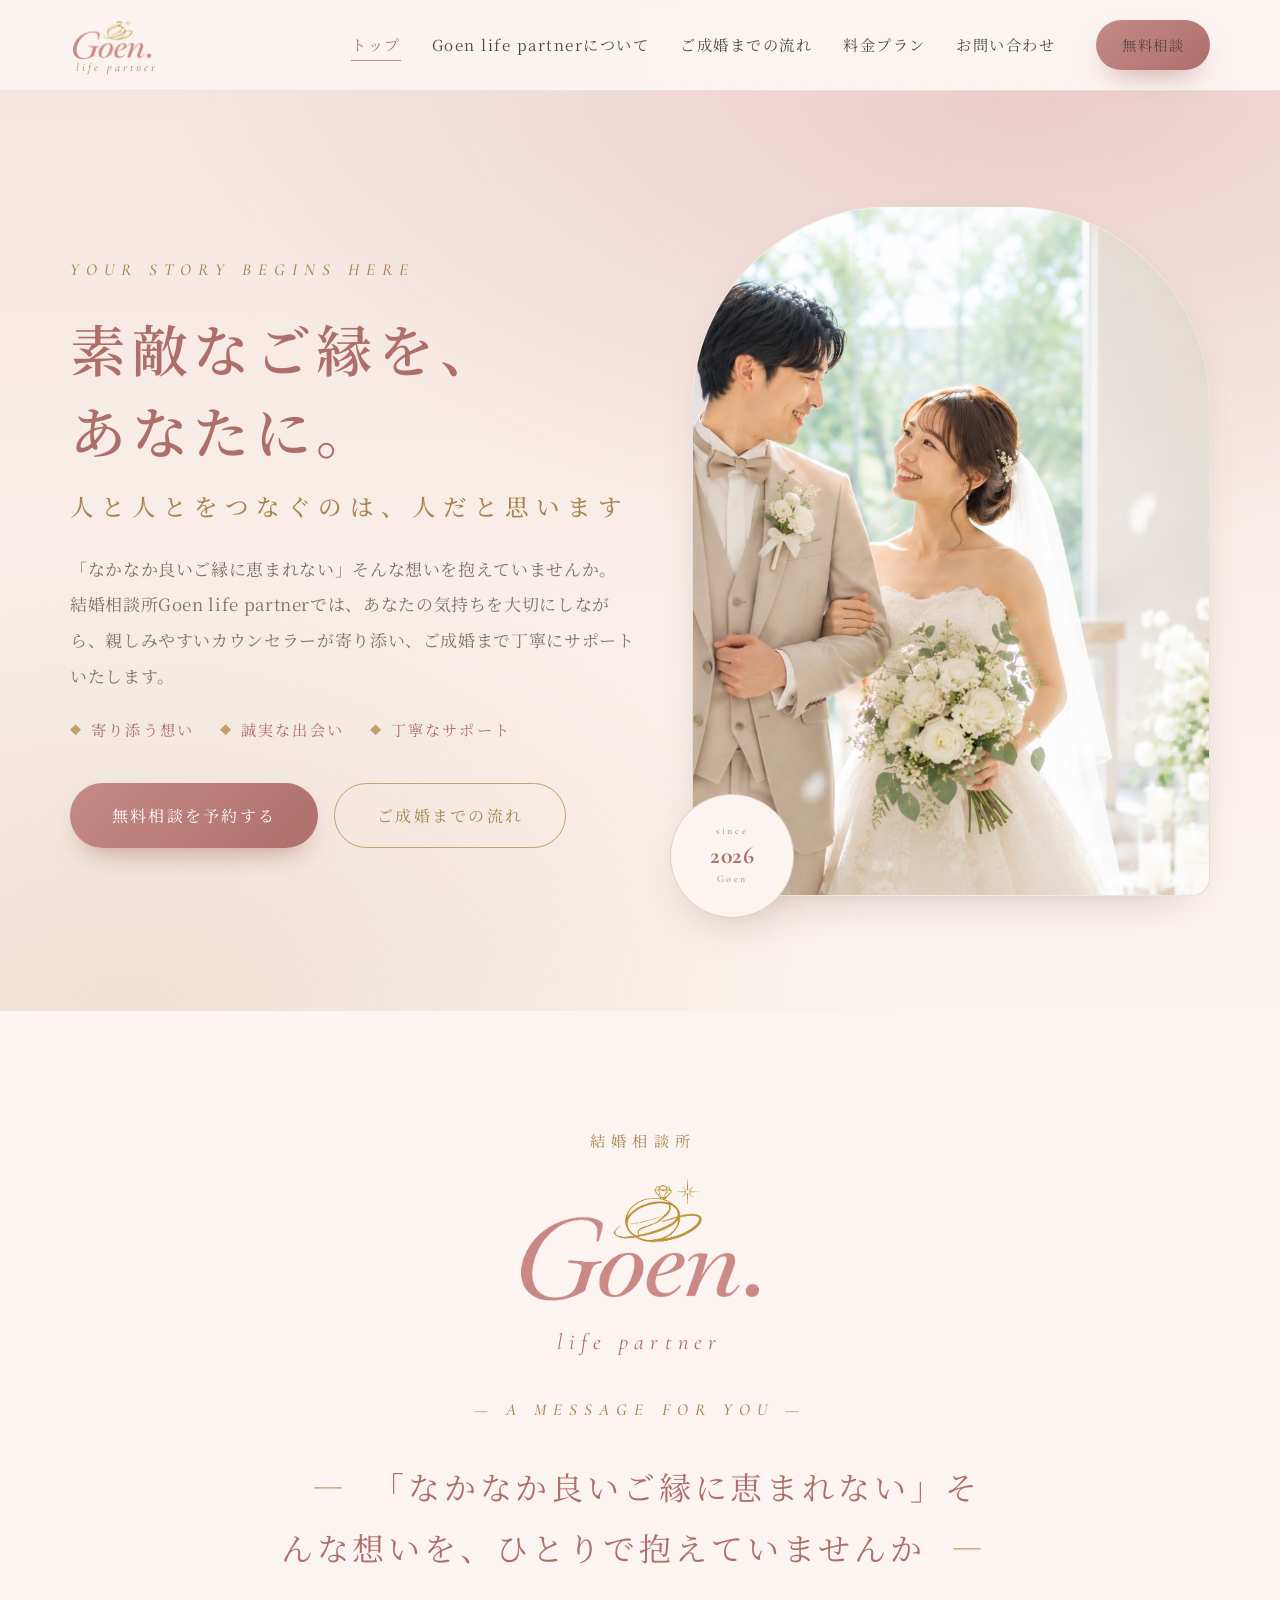
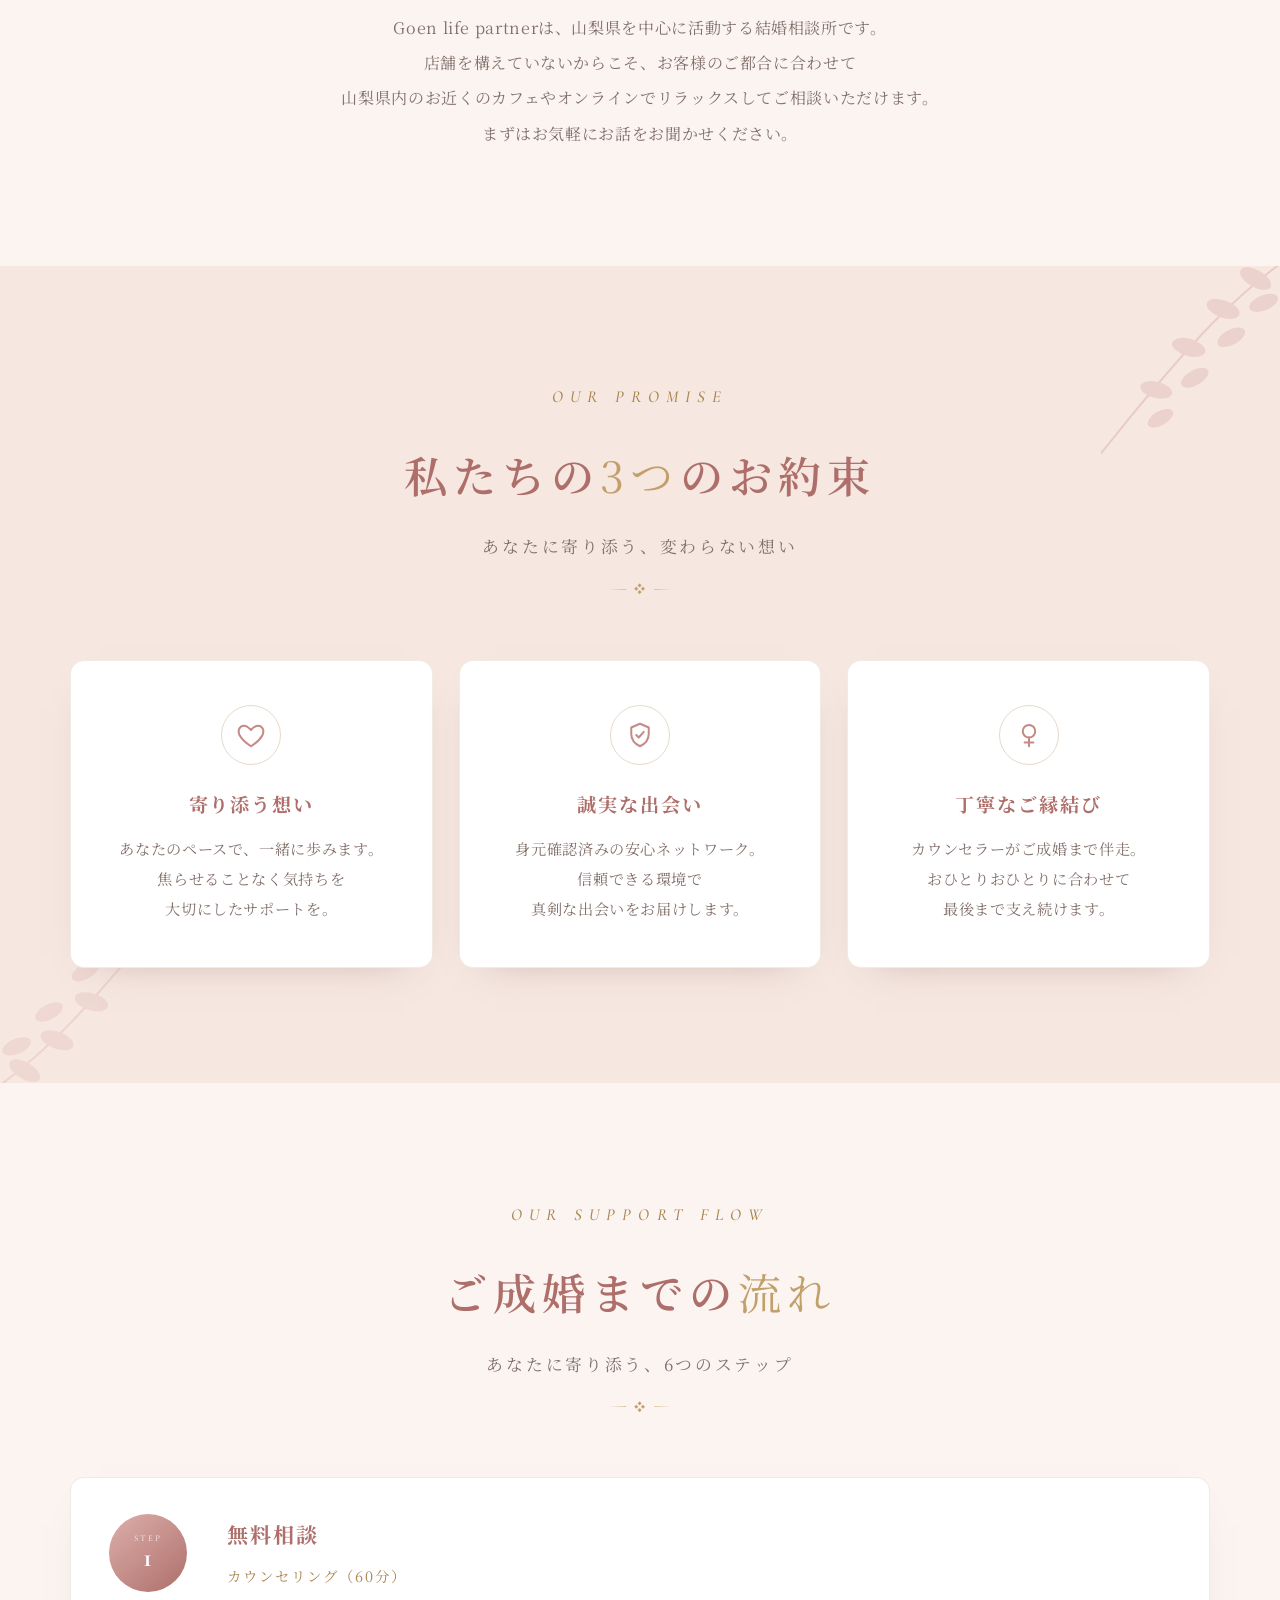
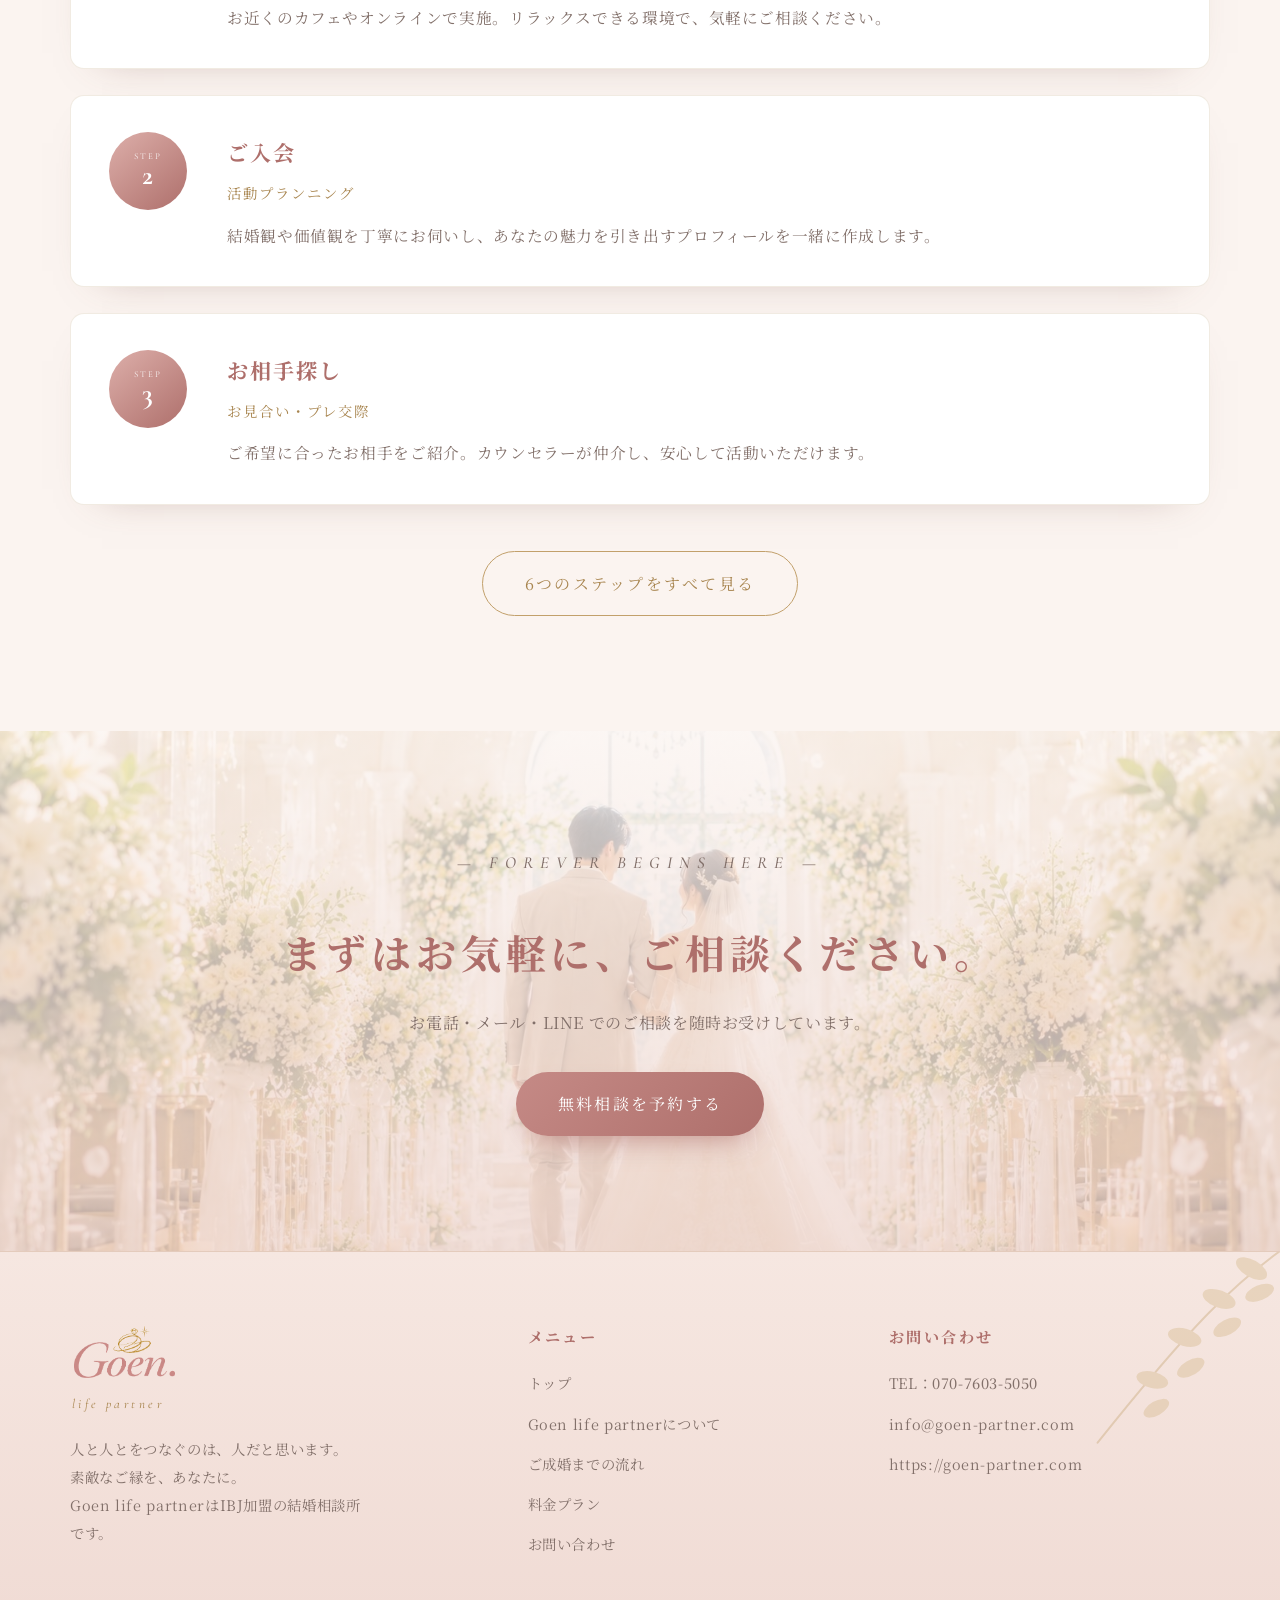
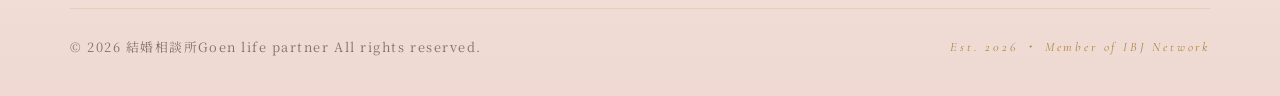
==== commit 48f866e4: "footer: drop 山梨県の from the tagline Revert the footer tagline to "IBJ加盟の結婚相談所です。" per request. The ho" ====
--- a/index.html
+++ b/index.html
@@ -8,7 +8,7 @@
 <link rel="preconnect" href="https://fonts.googleapis.com">
 <link rel="preconnect" href="https://fonts.gstatic.com" crossorigin>
 <link href="https://fonts.googleapis.com/css2?family=Cormorant+Garamond:ital,wght@0,500;0,600;1,500;1,600&family=Noto+Serif+JP:wght@400;500;600;700&display=swap" rel="stylesheet">
-<link rel="stylesheet" href="assets/css/style.css?v=20260619c">
+<link rel="stylesheet" href="assets/css/style.css?v=20260619d">
 </head>
 <body>
 
@@ -197,7 +197,7 @@
         <img class="brand__logo" src="assets/images/logo.png?v=2" alt="結婚相談所Goen life partner" onerror="this.classList.add('is-missing')">
         <span class="brand__sub">life&nbsp;partner</span>
         <span class="brand__lockup"><span class="brand__name">Goen.</span></span>
-        <p>人と人とをつなぐのは、人だと思います。<br>素敵なご縁を、あなたに。<br>Goen life partnerは山梨県のIBJ加盟結婚相談所です。</p>
+        <p>人と人とをつなぐのは、人だと思います。<br>素敵なご縁を、あなたに。<br>Goen life partnerはIBJ加盟の結婚相談所です。</p>
       </div>
       <div>
         <h4>メニュー</h4>
@@ -225,6 +225,6 @@
   </div>
 </footer>
 
-<script src="assets/js/main.js?v=20260619c"></script>
+<script src="assets/js/main.js?v=20260619d"></script>
 </body>
 </html>
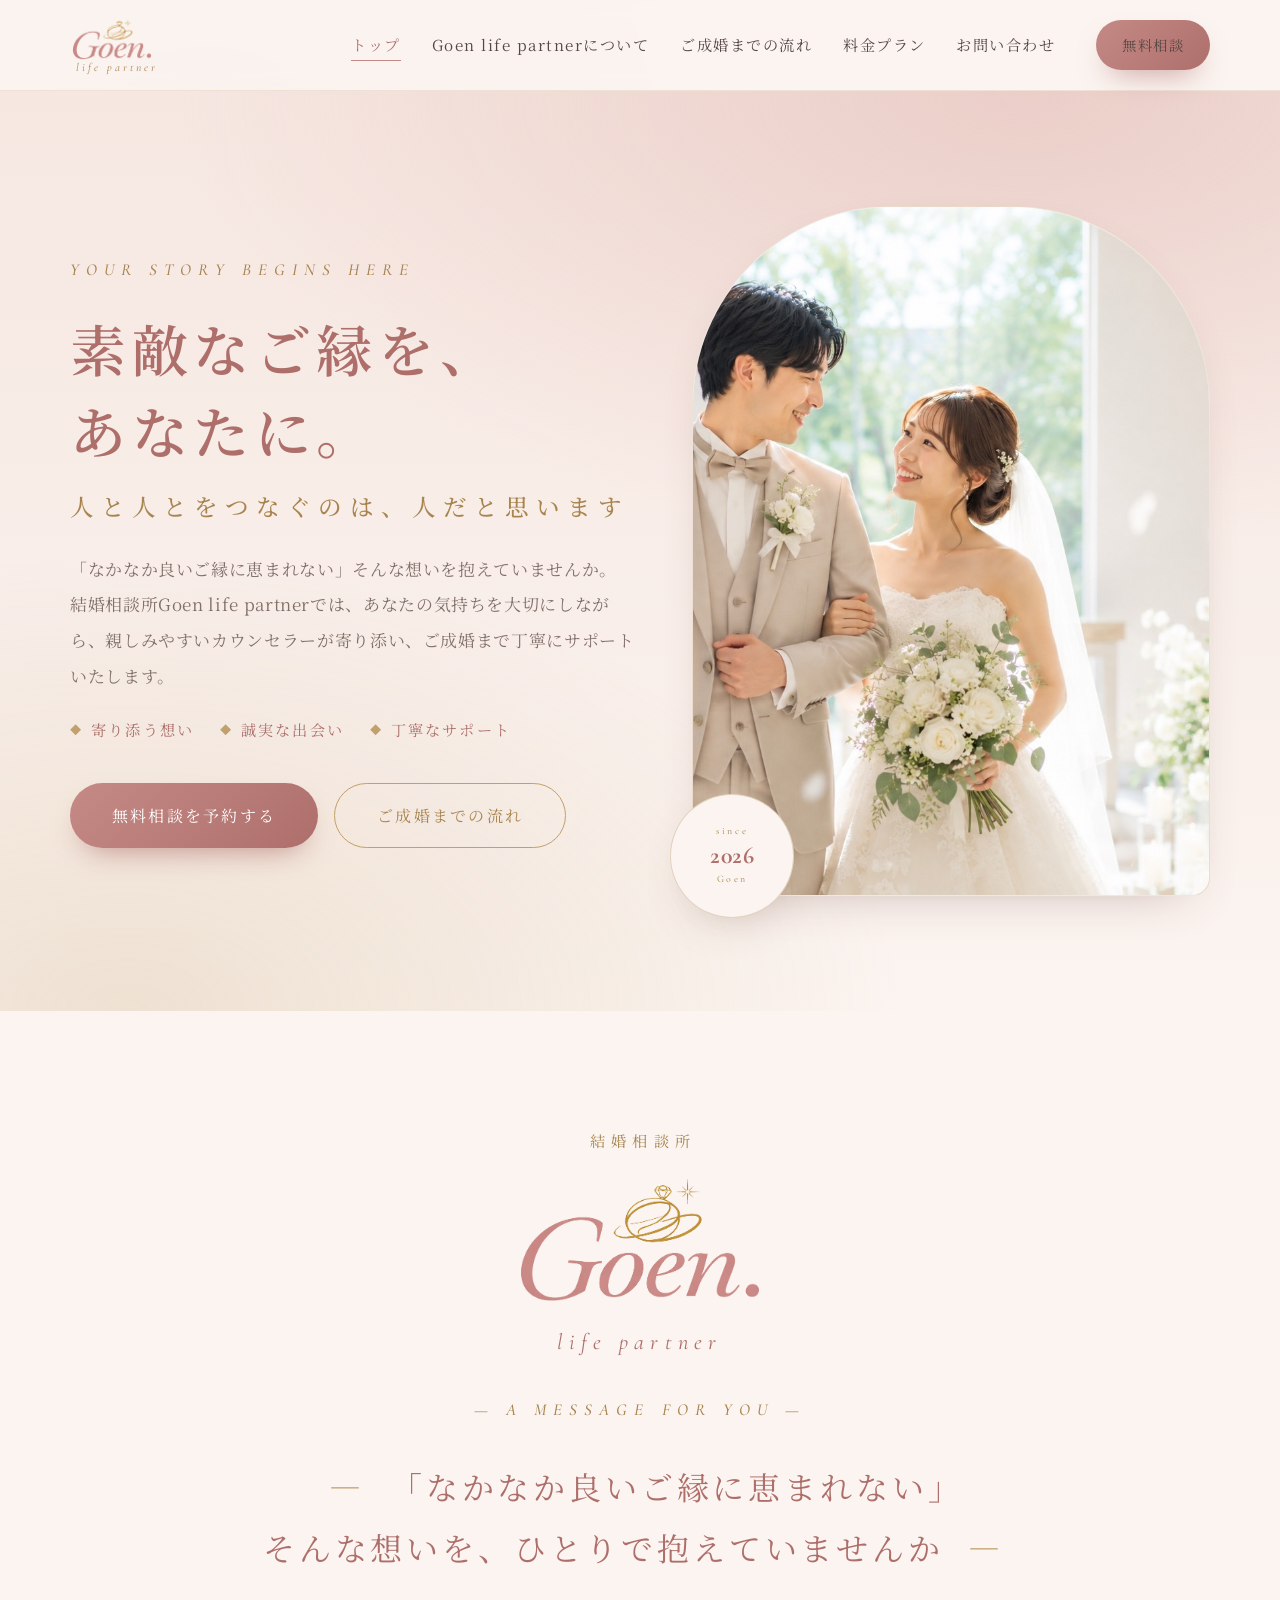
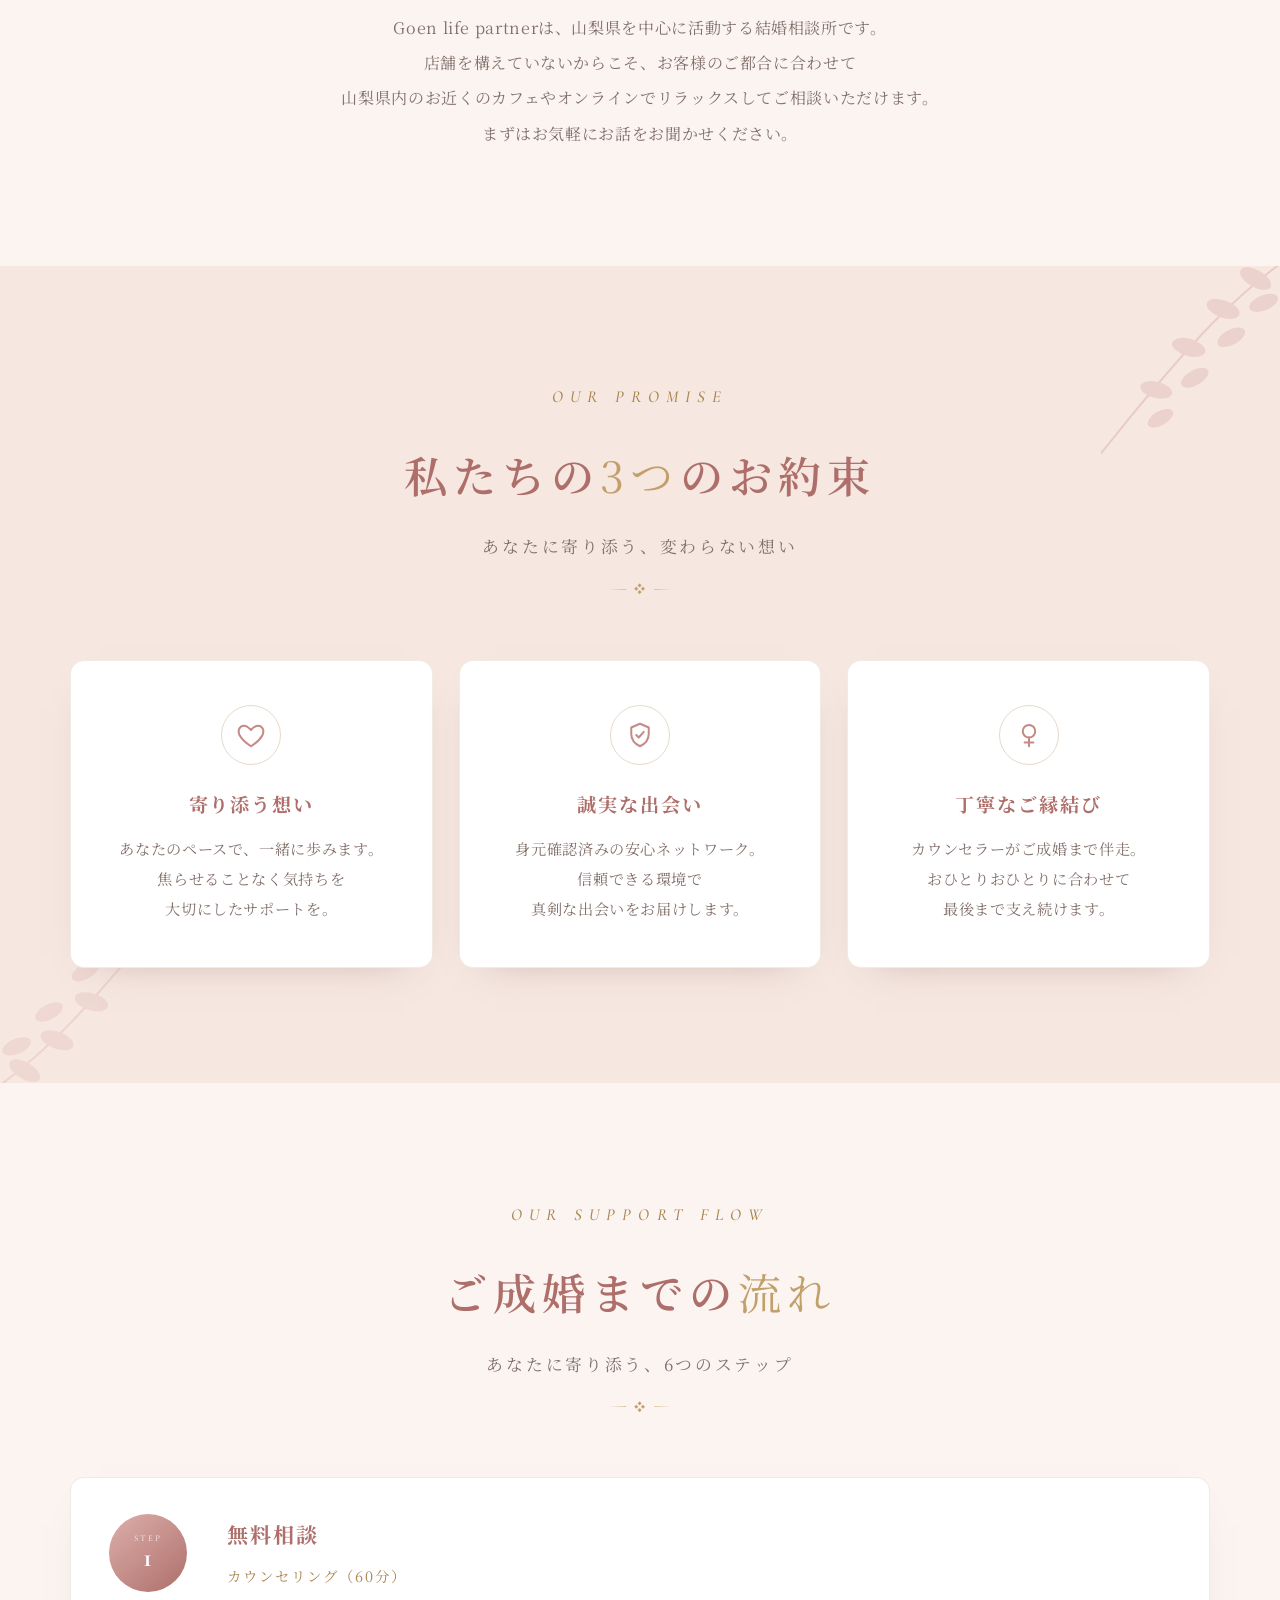
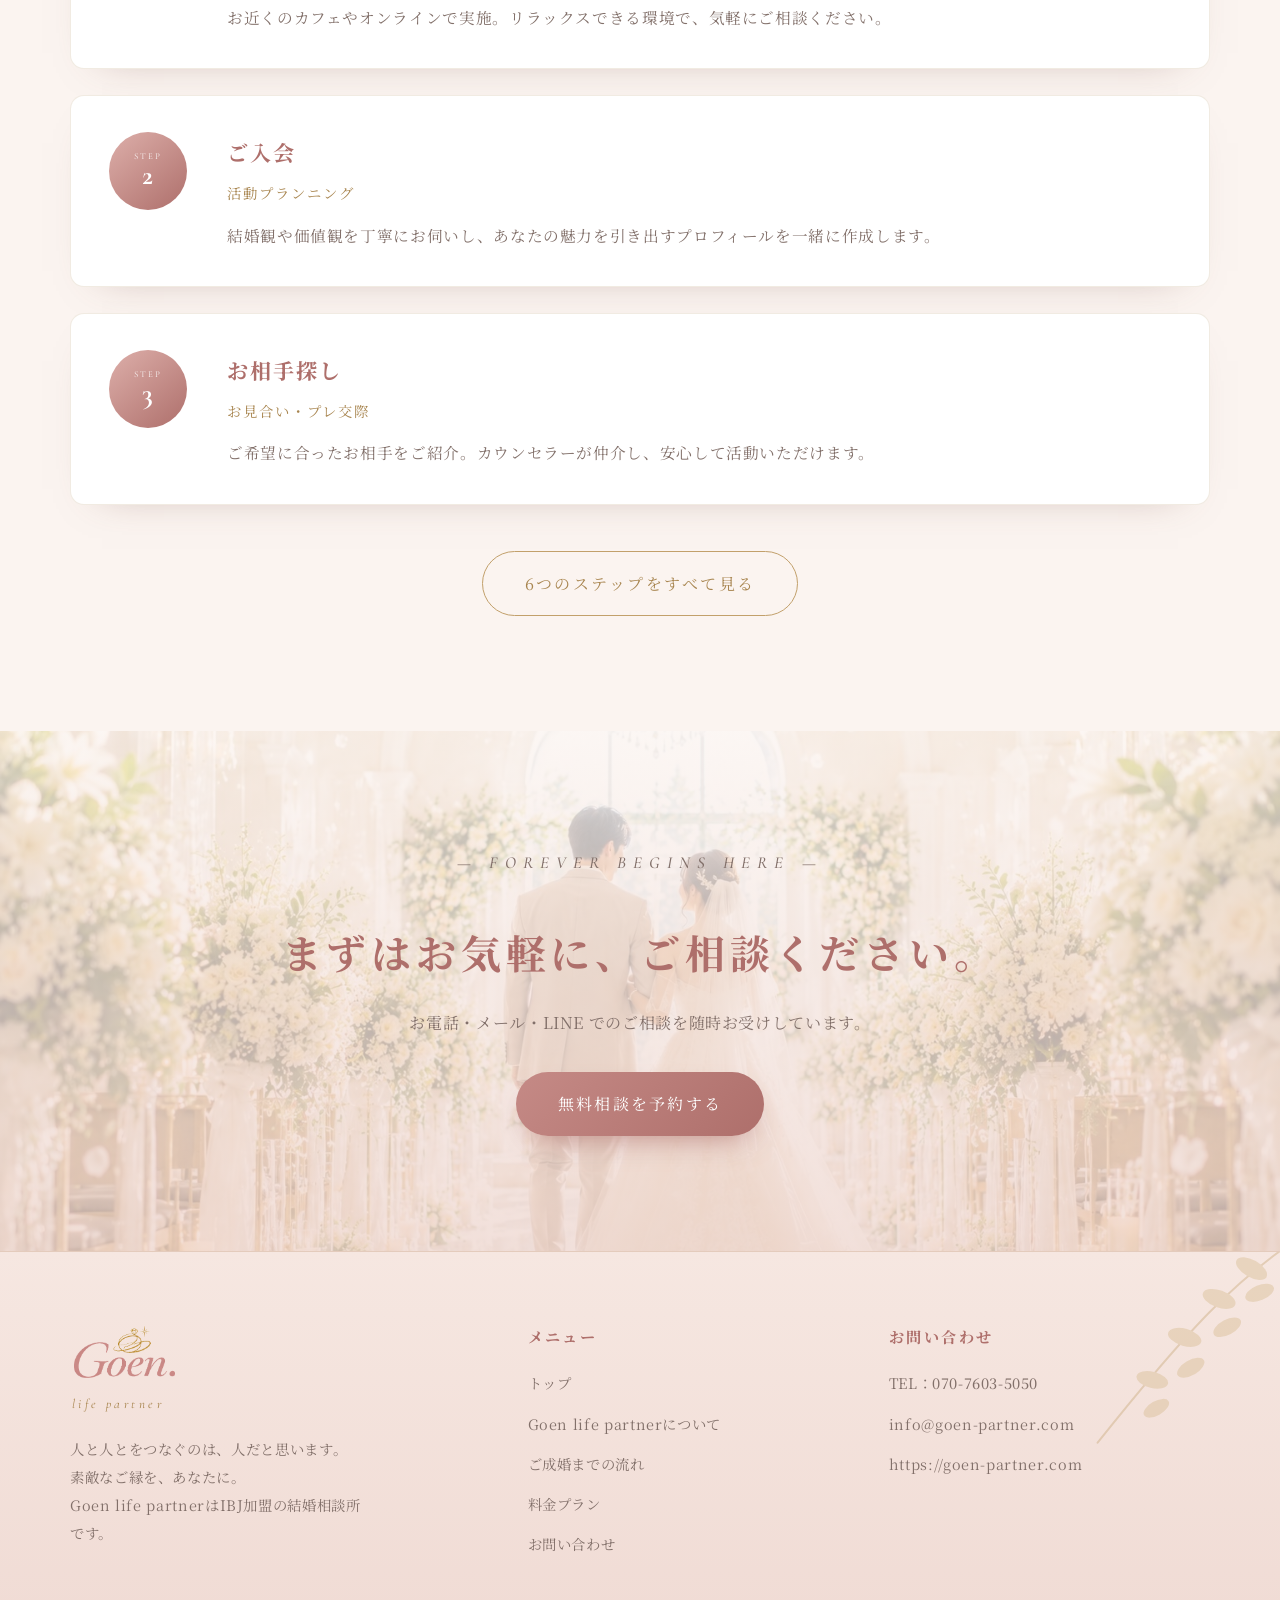
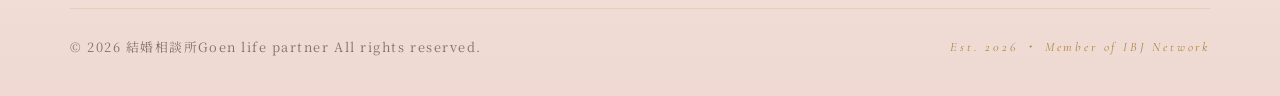
==== commit e453df16: "home: break the intro quote after the closing 」 Insert a <br> in the message quote on the top page s" ====
--- a/index.html
+++ b/index.html
@@ -8,7 +8,7 @@
 <link rel="preconnect" href="https://fonts.googleapis.com">
 <link rel="preconnect" href="https://fonts.gstatic.com" crossorigin>
 <link href="https://fonts.googleapis.com/css2?family=Cormorant+Garamond:ital,wght@0,500;0,600;1,500;1,600&family=Noto+Serif+JP:wght@400;500;600;700&display=swap" rel="stylesheet">
-<link rel="stylesheet" href="assets/css/style.css?v=20260619d">
+<link rel="stylesheet" href="assets/css/style.css?v=20260619f">
 </head>
 <body>
 
@@ -94,7 +94,7 @@
     </div>
     <p class="eyebrow">— A Message For You —</p>
     <p class="quote" style="margin-top:30px;">
-      「なかなか良いご縁に恵まれない」そんな想いを、ひとりで抱えていませんか
+      「なかなか良いご縁に恵まれない」<br>そんな想いを、ひとりで抱えていませんか
     </p>
     <p class="intro-msg" style="max-width:760px;margin:32px auto 0;color:var(--ink-soft);">Goen life partnerは、山梨県を中心に活動する結婚相談所です。<br class="opt">店舗を構えていないからこそ、お客様のご都合に合わせて<br class="opt">山梨県内のお近くのカフェやオンラインでリラックスしてご相談いただけます。<br class="opt">まずはお気軽にお話をお聞かせください。</p>
   </div>
@@ -225,6 +225,6 @@
   </div>
 </footer>
 
-<script src="assets/js/main.js?v=20260619d"></script>
+<script src="assets/js/main.js?v=20260619f"></script>
 </body>
 </html>
--- a/assets/css/style.css
+++ b/assets/css/style.css
@@ -664,6 +664,17 @@
   /* intro message: hard breaks collapse on mobile, so wrap naturally */
   .intro-msg { text-wrap: pretty; line-height: 1.95; text-align: center; }
 
+  /* paragraphs that opt out of wrapping on desktop: re-enable natural
+     wrapping on mobile and collapse their hard breaks so iPhone widths
+     don't show awkward mid-sentence line breaks */
+  p[style*="text-wrap:initial"] {
+    text-wrap: pretty !important;
+    line-break: strict;
+    word-break: normal;
+    overflow-wrap: normal;
+  }
+  p[style*="text-wrap:initial"] br { display: none; }
+
   /* keep short / centered display text centered */
   .quote, .heading__sub, .hero__keywords,
   .cta-band p, .crumbs { text-align: center; }
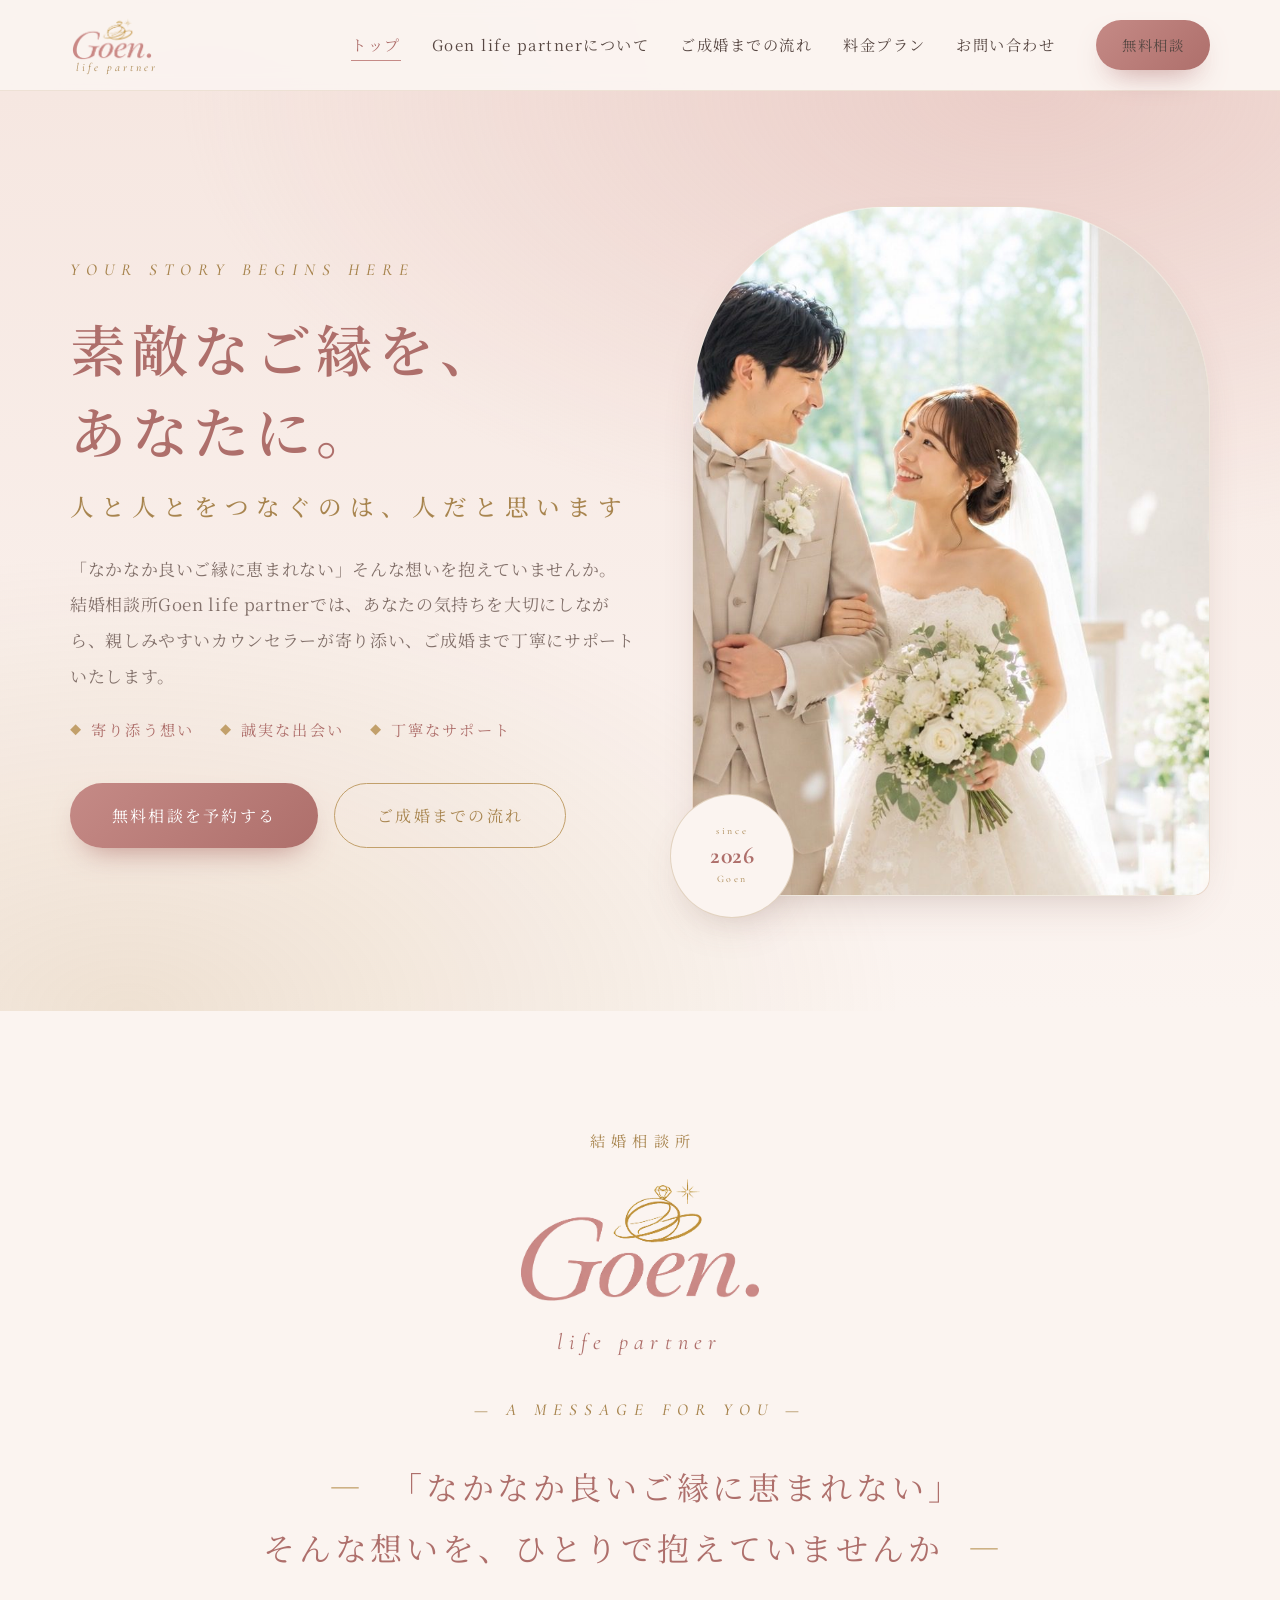
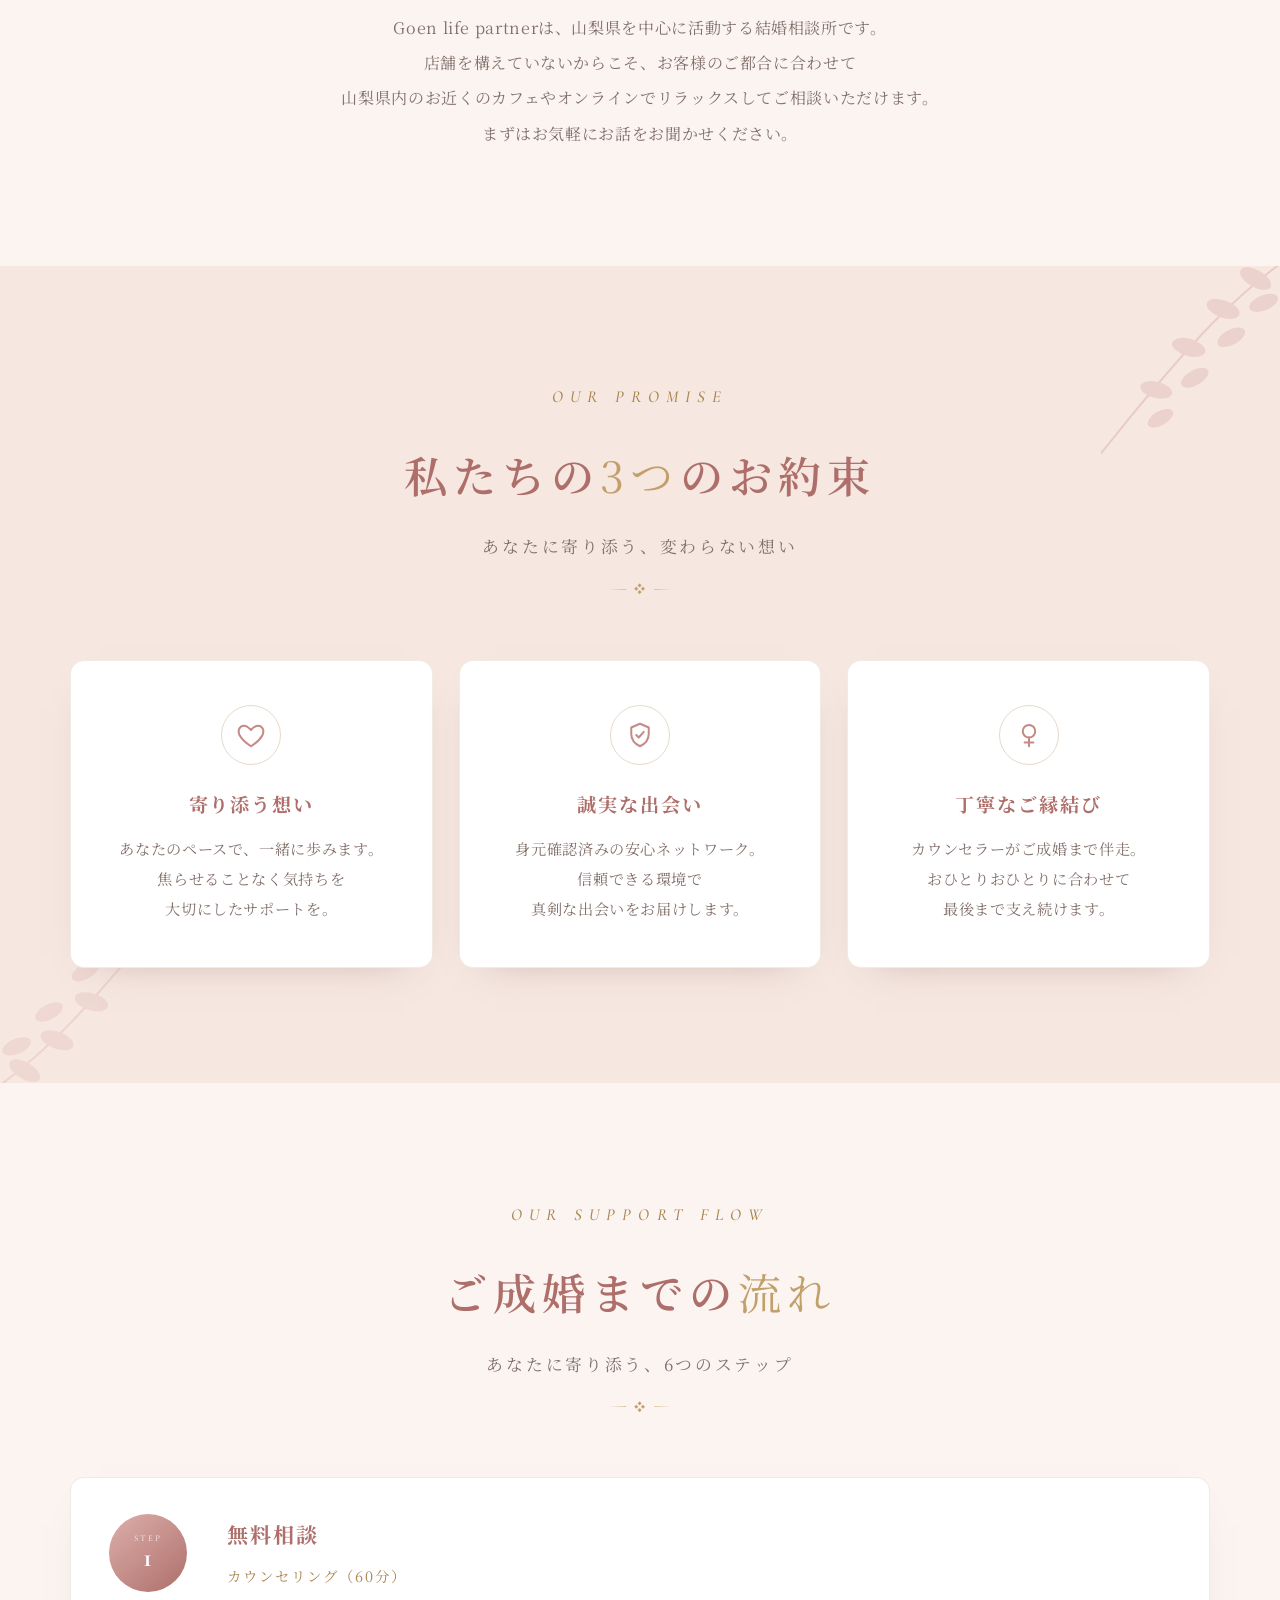
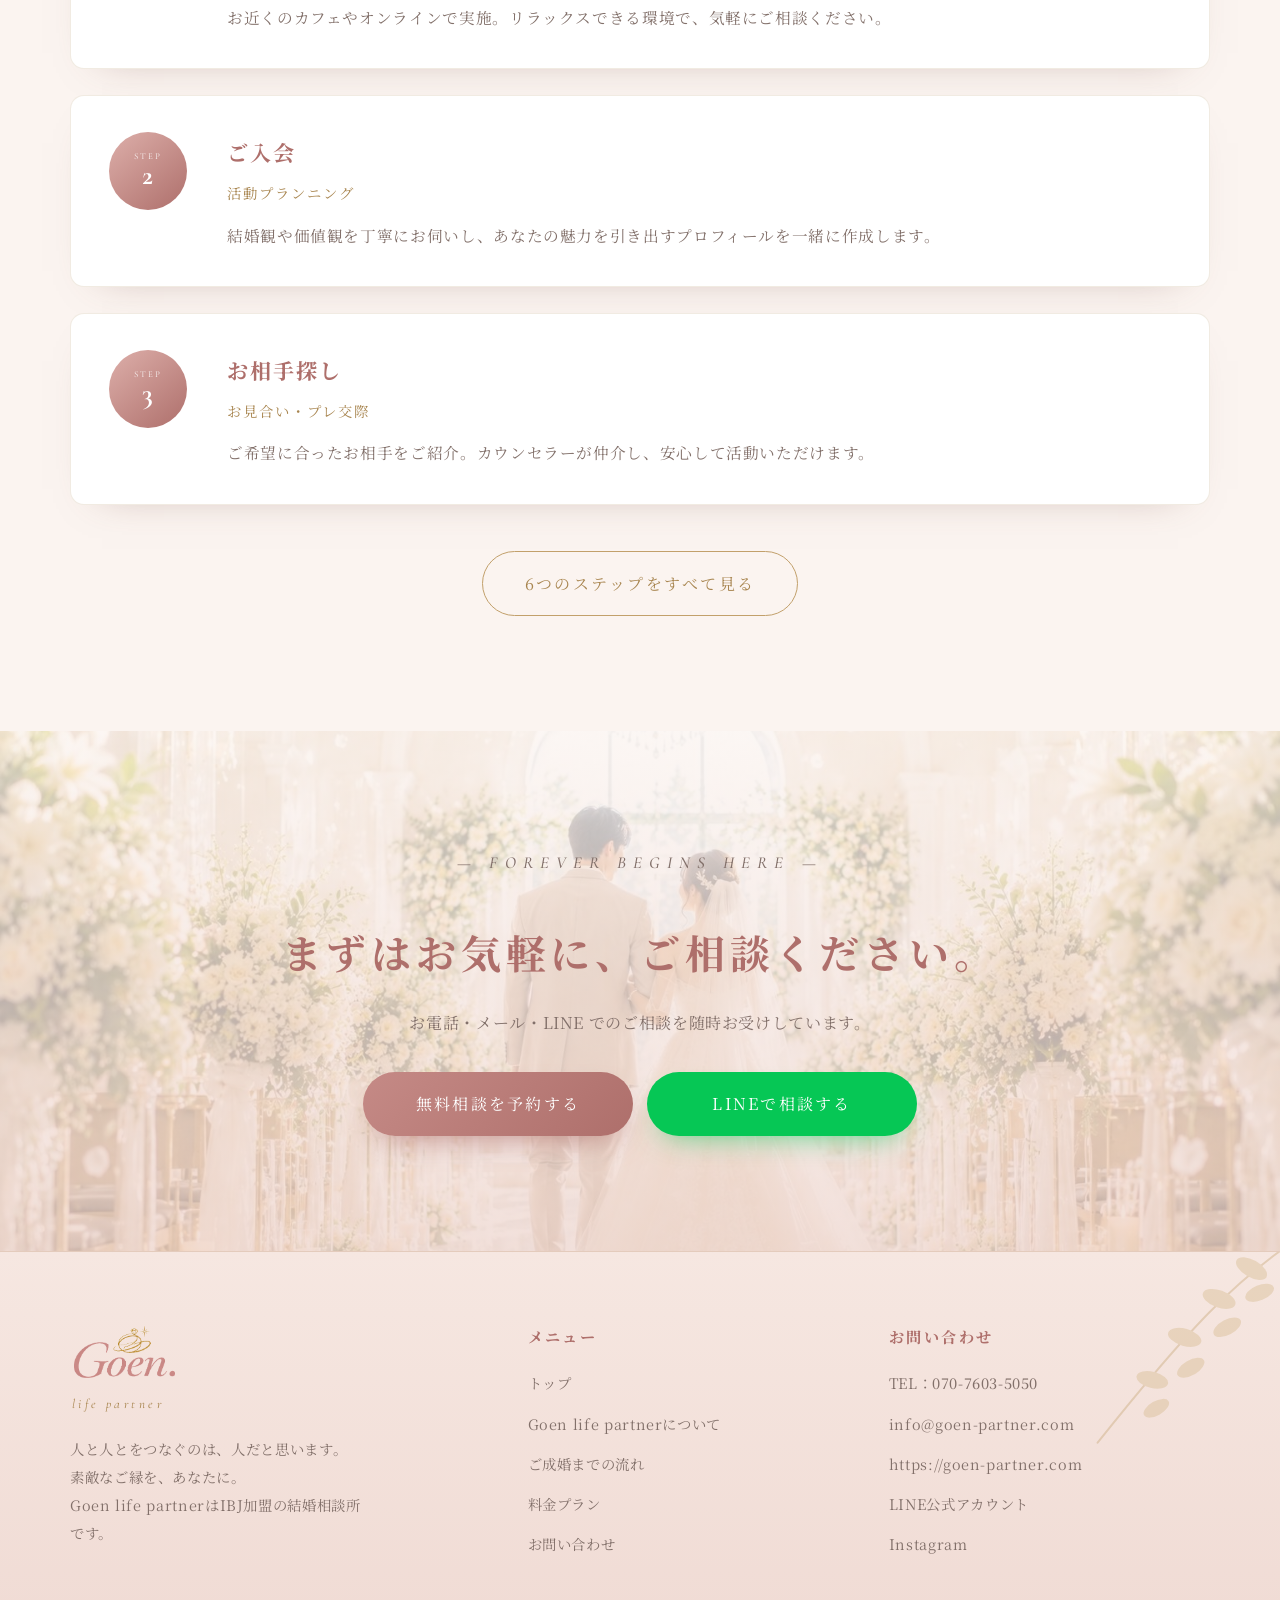
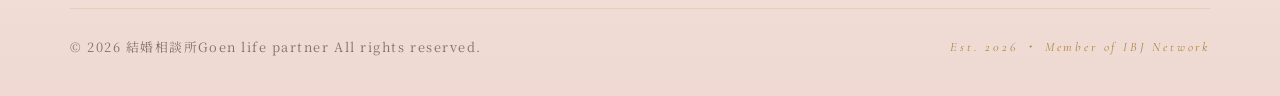
==== commit 5affdc8a: "SEO and conversion basics: share cards, icons, LINE/phone links Search and sharing - Every page: can" ====
--- a/index.html
+++ b/index.html
@@ -5,10 +5,68 @@
 <meta name="viewport" content="width=device-width, initial-scale=1">
 <title>山梨の結婚相談所 Goen life partner ｜ 素敵なご縁を、あなたに</title>
 <meta name="description" content="山梨県を中心に活動する結婚相談所Goen life partner（ゴエン）。「人と人とをつなぐのは人だと思います」— 親しみやすいカウンセラーが、無料相談からご成婚まで丁寧に寄り添う、IBJ加盟の結婚相談所です。">
+<link rel="canonical" href="https://goen-partner.com/">
+<meta property="og:type" content="website">
+<meta property="og:site_name" content="結婚相談所Goen life partner">
+<meta property="og:title" content="山梨の結婚相談所 Goen life partner ｜ 素敵なご縁を、あなたに">
+<meta property="og:description" content="山梨県を中心に活動する結婚相談所Goen life partner（ゴエン）。「人と人とをつなぐのは人だと思います」— 親しみやすいカウンセラーが、無料相談からご成婚まで丁寧に寄り添う、IBJ加盟の結婚相談所です。">
+<meta property="og:url" content="https://goen-partner.com/">
+<meta property="og:image" content="https://goen-partner.com/assets/images/og-image.jpg">
+<meta property="og:image:width" content="1200">
+<meta property="og:image:height" content="630">
+<meta property="og:locale" content="ja_JP">
+<meta name="twitter:card" content="summary_large_image">
+<link rel="icon" href="/favicon.ico" sizes="any">
+<link rel="icon" type="image/png" href="/assets/images/icon-192.png" sizes="192x192">
+<link rel="apple-touch-icon" href="/apple-touch-icon.png">
+<meta name="theme-color" content="#FBF4F0">
 <link rel="preconnect" href="https://fonts.googleapis.com">
 <link rel="preconnect" href="https://fonts.gstatic.com" crossorigin>
 <link href="https://fonts.googleapis.com/css2?family=Cormorant+Garamond:ital,wght@0,500;0,600;1,500;1,600&family=Noto+Serif+JP:wght@400;500;600;700&display=swap" rel="stylesheet">
-<link rel="stylesheet" href="assets/css/style.css?v=20260619f">
+<link rel="stylesheet" href="assets/css/style.css?v=20261104b">
+<script type="application/ld+json">
+{
+  "@context": "https://schema.org",
+  "@graph": [
+    {
+      "@type": "WebSite",
+      "@id": "https://goen-partner.com/#website",
+      "url": "https://goen-partner.com/",
+      "name": "Goen life partner",
+      "alternateName": [
+        "結婚相談所Goen life partner",
+        "Goen"
+      ],
+      "inLanguage": "ja"
+    },
+    {
+      "@type": "LocalBusiness",
+      "@id": "https://goen-partner.com/#business",
+      "name": "結婚相談所Goen life partner",
+      "alternateName": "Goen life partner",
+      "description": "山梨県を中心に活動するIBJ加盟の結婚相談所。山梨県内のカフェやオンラインで、無料相談からご成婚まで丁寧にサポートします。",
+      "url": "https://goen-partner.com/",
+      "logo": "https://goen-partner.com/assets/images/logo.png",
+      "image": "https://goen-partner.com/assets/images/og-image.jpg",
+      "telephone": "+81-70-7603-5050",
+      "email": "info@goen-partner.com",
+      "address": {
+        "@type": "PostalAddress",
+        "addressRegion": "山梨県",
+        "addressCountry": "JP"
+      },
+      "areaServed": {
+        "@type": "AdministrativeArea",
+        "name": "山梨県"
+      },
+      "sameAs": [
+        "https://www.instagram.com/goen.pertner/",
+        "https://lin.ee/8XeSknH"
+      ]
+    }
+  ]
+}
+</script>
 </head>
 <body>
 
@@ -183,7 +241,10 @@
     <p class="eyebrow">— Forever Begins Here —</p>
     <h2 style="margin-top:20px;">まずはお気軽に、ご相談ください。</h2>
     <p>お電話・メール・LINE でのご相談を随時お受けしています。</p>
-    <a href="contact.html" class="btn btn--primary">無料相談を予約する</a>
+    <div class="cta-actions">
+      <a href="contact.html" class="btn btn--primary">無料相談を予約する</a>
+      <a href="https://lin.ee/8XeSknH" class="btn btn--line" target="_blank" rel="noopener">LINEで相談する</a>
+    </div>
   </div>
 </section>
 
@@ -212,9 +273,11 @@
       <div>
         <h4>お問い合わせ</h4>
         <ul>
-          <li>TEL：<span class="tel">070-7603-5050</span></li>
+          <li>TEL：<a class="tel" href="tel:07076035050">070-7603-5050</a></li>
           <li><a href="mailto:info@goen-partner.com">info@goen-partner.com</a></li>
           <li><a href="https://goen-partner.com">https://goen-partner.com</a></li>
+          <li><a href="https://lin.ee/8XeSknH" target="_blank" rel="noopener">LINE公式アカウント</a></li>
+          <li><a href="https://www.instagram.com/goen.pertner/" target="_blank" rel="noopener">Instagram</a></li>
         </ul>
       </div>
     </div>
@@ -225,6 +288,6 @@
   </div>
 </footer>
 
-<script src="assets/js/main.js?v=20260619f"></script>
+<script src="assets/js/main.js?v=20261104b"></script>
 </body>
 </html>
--- a/assets/css/style.css
+++ b/assets/css/style.css
@@ -60,6 +60,10 @@
 .center { text-align: center; }
 .reveal { opacity: 0; transform: translateY(28px); transition: opacity .9s ease, transform .9s ease; }
 .reveal.is-visible { opacity: 1; transform: none; }
+/* is-visible は main.js が付けるので、JavaScript が無効なら最初から表示する */
+@media (scripting: none) {
+  .reveal { opacity: 1; transform: none; transition: none; }
+}
 
 /* English eyebrow label */
 .eyebrow {
@@ -117,6 +121,10 @@
   border: 1px solid var(--gold); color: var(--gold-dark); background: transparent;
 }
 .btn--ghost:hover { background: var(--gold); color: var(--white); transform: translateY(-3px); }
+.btn--line { background: #06C755; color: var(--white); box-shadow: 0 14px 30px -16px rgba(6, 199, 85, .7); }
+.btn--line:hover { background: #05B34C; transform: translateY(-3px); }
+.btn--insta { border: 1px solid var(--rose); color: var(--rose-dark); background: var(--white); }
+.btn--insta:hover { background: var(--blush); transform: translateY(-3px); }
 
 /* ---------- Header / Nav ---------- */
 .header {
@@ -379,6 +387,8 @@
 }
 .cta-band h2 { font-size: clamp(1.6rem, 4.4vw, 2.5rem); color: var(--rose-dark); letter-spacing: .12em; margin-bottom: 16px; }
 .cta-band p { color: var(--ink-soft); margin-bottom: 34px; }
+.cta-actions { display: flex; flex-wrap: wrap; gap: 14px; justify-content: center; }
+.cta-actions .btn { min-width: 270px; justify-content: center; }
 
 /* ---------- Contact ---------- */
 .contact-grid { display: grid; grid-template-columns: .9fr 1.1fr; gap: 50px; align-items: start; }
@@ -423,6 +433,14 @@
 @media (max-width: 380px) {
   .qr-row { max-width: 220px; }
 }
+.sns-buttons { display: flex; flex-wrap: wrap; gap: 10px; margin-top: 16px; }
+.sns-buttons .btn { flex: 1 1 180px; justify-content: center; padding: 13px 18px; font-size: .9rem; letter-spacing: .08em; }
+/* スマホでは自分の画面の QR コードは読み取れないので、ボタンだけを見せる */
+@media (max-width: 600px) {
+  .qr-row, .qr-note { display: none; }
+  /* URL・メールアドレスが途中（ハイフンの位置など）で改行されないよう、少し小さくして1行に収める */
+  .contact-line span b { font-size: 1rem; white-space: nowrap; }
+}
 
 /* Readable phone / contact-number style — 明朝体 */
 .contact-line span b,
@@ -455,8 +473,15 @@
 .form .error-msg { color: #b5564f; font-size: .82rem; min-height: 1.1em; letter-spacing: .04em; }
 .form__consent { display: flex; gap: 12px; align-items: flex-start; font-size: .88rem; color: var(--ink-soft); margin-bottom: 26px; }
 .form__consent input { width: auto; margin-top: 6px; }
+/* honeypot: 人間には見えない・触れない欄（bot 判定用、contact.php 参照） */
+.form__hp { position: absolute; left: -10000px; top: auto; width: 1px; height: 1px; overflow: hidden; }
 .form__submit { width: 100%; justify-content: center; }
 .form__note { font-size: .82rem; color: var(--ink-soft); text-align: center; margin-top: 16px; }
+.form__notice {
+  margin: 0 0 24px; padding: 12px 16px; border-radius: 10px;
+  background: var(--blush); color: var(--rose-dark);
+  font-size: .88rem; letter-spacing: .04em; text-align: center;
+}
 .form-status {
   display: none; border-radius: 10px; padding: 16px 20px; margin-bottom: 22px;
   font-size: .92rem; letter-spacing: .04em;
